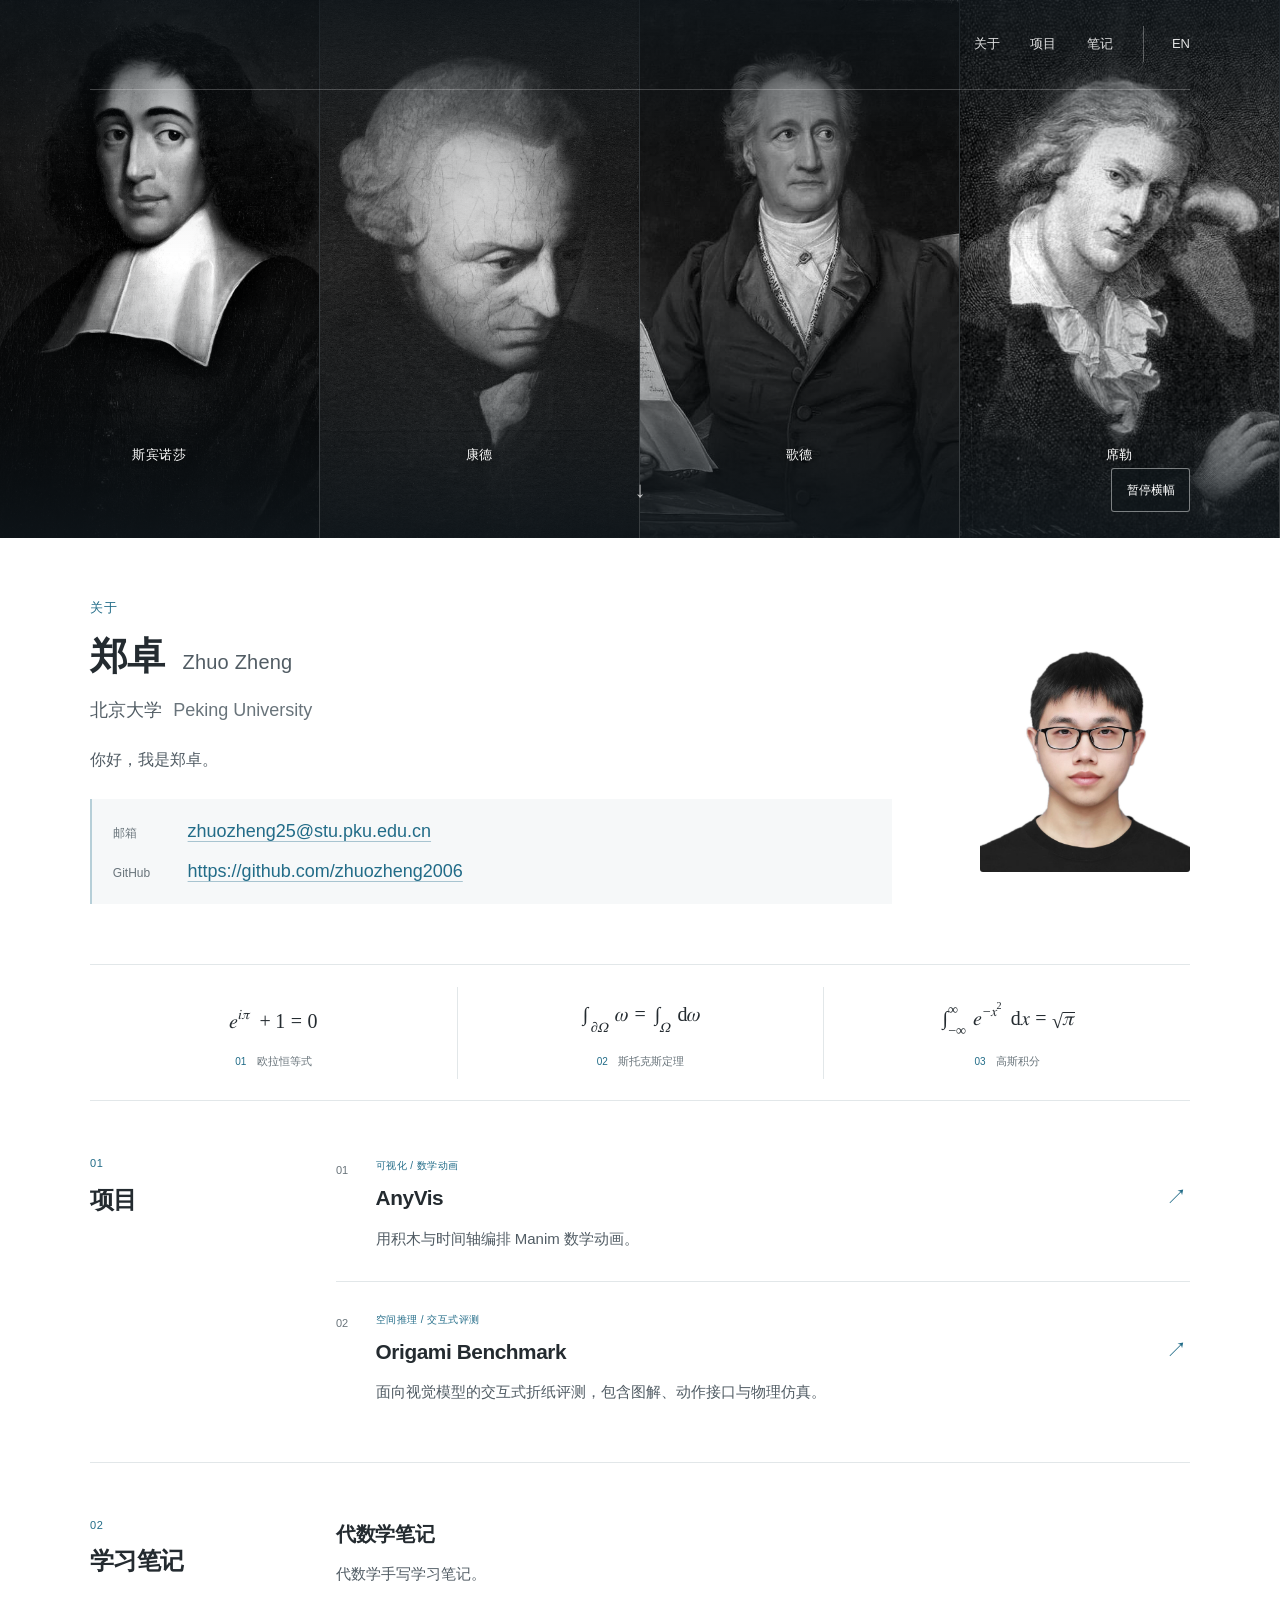
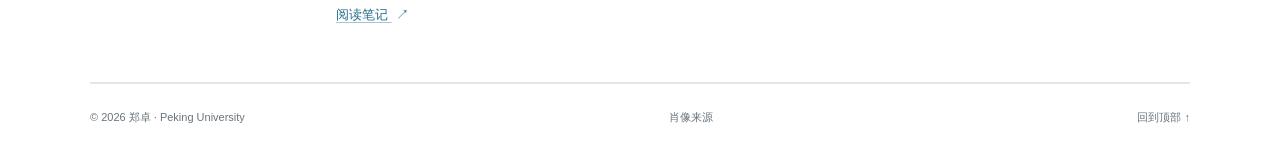
==== index.html @ f8309529 "Version gallery assets to avoid stale stylesheet caches" ====
<!doctype html>
<html lang="zh-CN">
<head>
  <meta charset="utf-8">
  <meta name="viewport" content="width=device-width, initial-scale=1">
  <title>郑卓 · Zhuo Zheng</title>
  <meta name="description" content="郑卓（Zhuo Zheng）的个人主页">
  <meta name="theme-color" content="#20262a">
  <meta name="color-scheme" content="light">
  <link rel="canonical" href="https://zhuozheng2006.github.io/">
  <link rel="alternate" hreflang="zh-CN" href="https://zhuozheng2006.github.io/">
  <link rel="alternate" hreflang="en" href="https://zhuozheng2006.github.io/en.html">
  <link rel="alternate" hreflang="x-default" href="https://zhuozheng2006.github.io/">
  <meta property="og:type" content="website">
  <meta property="og:title" content="郑卓 · Zhuo Zheng">
  <meta property="og:description" content="郑卓（Zhuo Zheng）的个人主页">
  <meta property="og:url" content="https://zhuozheng2006.github.io/">
  <meta property="og:image" content="https://zhuozheng2006.github.io/photo.jpg">
  <link rel="icon" href="assets/favicon.svg" type="image/svg+xml">
  <link rel="stylesheet" href="assets/style.css?v=20261109-gallery">
  <script src="assets/banner.js?v=20261109-gallery" defer></script>
</head>
<body id="top">
  <a class="skip-link" href="#main">跳至正文</a>
  <header class="site-header">
    <div class="header-inner">
      <nav class="nav" aria-label="站点导航">
        <a href="#about">关于</a>
        <a href="#projects">项目</a>
        <a href="#notes">笔记</a>
        <a href="en.html" class="nav__lang" lang="en" hreflang="en">EN</a>
      </nav>
    </div>
  </header>
  <section class="banner" aria-label="哲学家与文学家肖像">
    <div class="banner__portraits">
      <div class="banner__track">
        <div class="banner__group">
          <figure class="banner__portrait banner__portrait--spinoza">
            <img src="assets/portraits/spinoza.jpg" alt="斯宾诺莎肖像" width="1377" height="1600" fetchpriority="high">
            <figcaption>斯宾诺莎</figcaption>
          </figure>
          <figure class="banner__portrait banner__portrait--kant">
            <img src="assets/portraits/kant.jpg" alt="康德肖像" width="1280" height="1426" decoding="async">
            <figcaption>康德</figcaption>
          </figure>
          <figure class="banner__portrait banner__portrait--goethe">
            <img src="assets/portraits/goethe.jpg" alt="歌德肖像" width="700" height="855" decoding="async">
            <figcaption>歌德</figcaption>
          </figure>
          <figure class="banner__portrait banner__portrait--schiller">
            <img src="assets/portraits/schiller.jpg" alt="席勒肖像" width="400" height="529" decoding="async">
            <figcaption>席勒</figcaption>
          </figure>
          <figure class="banner__portrait banner__portrait--hegel">
            <img src="assets/portraits/hegel.jpg" alt="黑格尔肖像" width="960" height="1215" decoding="async">
            <figcaption>黑格尔</figcaption>
          </figure>
          <figure class="banner__portrait banner__portrait--schopenhauer">
            <img src="assets/portraits/schopenhauer.jpg" alt="叔本华肖像" width="960" height="1256" decoding="async">
            <figcaption>叔本华</figcaption>
          </figure>
          <figure class="banner__portrait banner__portrait--dostoevsky">
            <img src="assets/portraits/dostoevsky.jpg" alt="陀思妥耶夫斯基肖像" width="802" height="1000" decoding="async">
            <figcaption>陀思妥耶夫斯基</figcaption>
          </figure>
          <figure class="banner__portrait banner__portrait--tolstoy">
            <img src="assets/portraits/tolstoy.jpg" alt="托尔斯泰肖像" width="569" height="745" decoding="async">
            <figcaption>托尔斯泰</figcaption>
          </figure>
          <figure class="banner__portrait banner__portrait--nietzsche">
            <img src="assets/portraits/nietzsche.jpg" alt="尼采肖像" width="960" height="1281" decoding="async">
            <figcaption>尼采</figcaption>
          </figure>
          <figure class="banner__portrait banner__portrait--chekhov">
            <img src="assets/portraits/chekhov.jpg" alt="契诃夫肖像" width="332" height="470" decoding="async">
            <figcaption>契诃夫</figcaption>
          </figure>
          <figure class="banner__portrait banner__portrait--kafka">
            <img src="assets/portraits/kafka.jpg" alt="卡夫卡肖像" width="960" height="1280" decoding="async">
            <figcaption>卡夫卡</figcaption>
          </figure>
          <figure class="banner__portrait banner__portrait--woolf">
            <img src="assets/portraits/woolf.jpg" alt="弗吉尼亚·伍尔夫肖像" width="960" height="1311" decoding="async">
            <figcaption>弗吉尼亚·伍尔夫</figcaption>
          </figure>
        </div>
      </div>
    </div>
    <div class="banner__shade" aria-hidden="true"></div>
    <button class="banner__toggle" type="button" aria-pressed="false" data-pause-label="暂停横幅" data-play-label="播放横幅" hidden>暂停横幅</button>
    <a class="banner__scroll" href="#about" aria-label="查看关于"><span aria-hidden="true">↓</span></a>
  </section>
  <div class="page-shell">
    <main id="main">
      <section class="hero" id="about" aria-labelledby="intro-heading">
        <div class="hero__copy">
          <p class="profile-heading">关于</p>
          <div class="profile-identity">
            <h1 id="intro-heading" class="profile-name">郑卓<span lang="en">Zhuo Zheng</span></h1>
            <p class="hero__affiliation">北京大学<span lang="en">Peking University</span></p>
          </div>
          <p class="hero__intro">你好，我是郑卓。</p>
          <dl class="profile-details">
            <div><dt>邮箱</dt><dd><a href="mailto:zhuozheng25@stu.pku.edu.cn">zhuozheng25@stu.pku.edu.cn</a></dd></div>
            <div><dt>GitHub</dt><dd><a href="https://github.com/zhuozheng2006">https://github.com/zhuozheng2006</a></dd></div>
          </dl>
        </div>
        <figure class="portrait">
          <img src="photo.jpg" alt="郑卓的照片" width="255" height="295" fetchpriority="high">
        </figure>
      </section>
      <section class="formula-strip" aria-label="数学公式">
        <figure class="formula">
          <div class="formula__math"><math xmlns="http://www.w3.org/1998/Math/MathML" display="block"><mrow><msup><mi>e</mi><mrow><mi>i</mi><mi>π</mi></mrow></msup><mo>+</mo><mn>1</mn><mo>=</mo><mn>0</mn></mrow></math></div>
          <figcaption><span class="formula__number">01</span> 欧拉恒等式</figcaption>
        </figure>
        <figure class="formula">
          <div class="formula__math"><math xmlns="http://www.w3.org/1998/Math/MathML" display="block"><mrow><msub><mo>∫</mo><mrow><mo>∂</mo><mi>Ω</mi></mrow></msub><mi>ω</mi><mo>=</mo><msub><mo>∫</mo><mi>Ω</mi></msub><mrow><mi mathvariant="normal">d</mi><mi>ω</mi></mrow></mrow></math></div>
          <figcaption><span class="formula__number">02</span> 斯托克斯定理</figcaption>
        </figure>
        <figure class="formula">
          <div class="formula__math"><math xmlns="http://www.w3.org/1998/Math/MathML" display="block"><mrow><msubsup><mo>∫</mo><mrow><mo>−</mo><mi>∞</mi></mrow><mi>∞</mi></msubsup><msup><mi>e</mi><mrow><mo>−</mo><msup><mi>x</mi><mn>2</mn></msup></mrow></msup><mspace width="0.16em"/><mi mathvariant="normal">d</mi><mi>x</mi><mo>=</mo><msqrt><mi>π</mi></msqrt></mrow></math></div>
          <figcaption><span class="formula__number">03</span> 高斯积分</figcaption>
        </figure>
      </section>
      <section class="section" id="projects" aria-labelledby="projects-heading">
        <header class="section-heading">
          <h2 id="projects-heading"><span class="section-number">01</span>项目</h2>
        </header>
        <div class="section-body">
          <article class="project">
            <div class="project__index" aria-hidden="true">01</div>
            <div class="project__content">
              <p class="project__meta">可视化 / 数学动画</p>
              <h3><a href="https://github.com/zhuozheng2006/anyvis">AnyVis</a></h3>
              <p>用积木与时间轴编排 Manim 数学动画。</p>
            </div>
            <a class="project__arrow" href="https://github.com/zhuozheng2006/anyvis" aria-label="查看项目: AnyVis">↗</a>
          </article>
          <article class="project">
            <div class="project__index" aria-hidden="true">02</div>
            <div class="project__content">
              <p class="project__meta">空间推理 / 交互式评测</p>
              <h3><a href="https://github.com/zhuozheng2006/origami-benchmark">Origami Benchmark</a></h3>
              <p>面向视觉模型的交互式折纸评测，包含图解、动作接口与物理仿真。</p>
            </div>
            <a class="project__arrow" href="https://github.com/zhuozheng2006/origami-benchmark" aria-label="查看项目: Origami Benchmark">↗</a>
          </article>
        </div>
      </section>
      <section class="section" id="notes" aria-labelledby="notes-heading">
        <header class="section-heading">
          <h2 id="notes-heading"><span class="section-number">02</span>学习笔记</h2>
        </header>
        <div class="section-body">
          <a class="note-link" href="https://github.com/PhotonYan/DiscreteCourse2026/tree/main/contribution/zhengzhuo/algebra">
            <span class="note-link__title">代数学笔记</span>
            <span class="note-link__description">代数学手写学习笔记。</span>
            <span class="note-link__cta">阅读笔记 <span aria-hidden="true">↗</span></span>
          </a>
        </div>
      </section>
    </main>
    <footer class="site-footer">
      <p>© 2026 郑卓<span class="footer-separator" aria-hidden="true"> · </span>Peking University</p>
      <a class="image-credits" href="credits.html">肖像来源</a>
      <a href="#top">回到顶部 ↑</a>
    </footer>
  </div>
</body>
</html>
---- assets/style.css ----
/* Modern academic homepage: portrait masthead, clear type, quiet detail. */
:root {
  color-scheme: light;
  --paper: #ffffff;
  --ink: #242b30;
  --soft: #515c64;
  --muted: #69747b;
  --line: #e2e7e9;
  --accent: #226c88;
  --sans: -apple-system, BlinkMacSystemFont, "Segoe UI", "PingFang SC", "Microsoft YaHei", Arial, sans-serif;
}
*, *::before, *::after { box-sizing: border-box; }
html { scroll-behavior: smooth; scroll-padding-top: 2rem; }
body { margin: 0; color: var(--ink); background: var(--paper); font-family: var(--sans); font-size: 1rem; line-height: 1.85; -webkit-font-smoothing: antialiased; }
::selection { background: #d9e9ef; color: #173544; }
a { color: inherit; text-decoration-thickness: 1px; text-underline-offset: .22em; }
a:hover { color: var(--accent); }
img { display: block; max-width: 100%; }
p, h1, h2, h3, figure { margin: 0; }
button, a { -webkit-tap-highlight-color: transparent; }
:focus-visible { outline: 2px solid var(--accent); outline-offset: 5px; }
.page-shell, .header-inner { width: min(1100px, calc(100% - 96px)); margin-inline: auto; }
.skip-link { position: absolute; top: -6rem; left: 1rem; z-index: 50; padding: .65rem 1rem; background: white; color: #173544; }
.skip-link:focus { top: 1rem; }

/* Full-width photographic masthead. */
.site-header { position: absolute; z-index: 20; top: 0; left: 0; width: 100%; color: white; }
.header-inner { display: flex; align-items: center; justify-content: flex-end; flex-wrap: wrap; gap: 1rem 2rem; padding-block: 1.65rem; border-bottom: 1px solid rgb(255 255 255 / 22%); }
.nav { display: flex; align-items: center; flex-wrap: wrap; gap: .3rem 1.9rem; font-size: .8125rem; }
.nav a { display: inline-flex; align-items: center; min-height: 36px; color: white; text-decoration: none; opacity: .87; }
.nav a:hover { color: white; opacity: 1; }
.nav .nav__lang { border-left: 1px solid rgb(255 255 255 / 35%); padding-left: 1.75rem; }
.site-header :focus-visible, .banner :focus-visible { outline-color: white; }
.banner { --portrait-width: clamp(280px, 25vw, 440px); position: relative; height: clamp(500px, 42vw, 620px); overflow: hidden; isolation: isolate; background: #22282b; color: white; }
.banner__portraits { position: absolute; inset: 0; overflow: hidden; }
.banner__track { display: flex; width: max-content; height: 100%; animation: portrait-loop var(--banner-duration, 160s) linear infinite paused; will-change: transform; }
.banner__group { display: flex; flex: 0 0 auto; width: max-content; height: 100%; }
.banner__portrait { position: relative; flex: 0 0 var(--portrait-width); width: var(--portrait-width); min-width: 0; height: 100%; overflow: hidden; border-right: 1px solid rgb(255 255 255 / 10%); }
.banner[data-playing="true"] .banner__track { animation-play-state: running; }
.banner[data-visible="false"] .banner__track { animation-play-state: paused; }
@keyframes portrait-loop { from { transform: translateX(0); } to { transform: translateX(-50%); } }
.banner__portrait img { width: 100%; height: 100%; object-fit: cover; object-position: 50% 20%; filter: grayscale(1); }
.banner__portrait--spinoza img { object-position: 50% 22%; }
.banner__portrait--kant img { object-position: 60% 23%; }
.banner__portrait--hegel img { object-position: 44% 25%; }
.banner__portrait--nietzsche img { object-position: 50% 24%; }
.banner__portrait::after { content: ""; position: absolute; z-index: 1; inset: 0; background: linear-gradient(180deg, transparent 50%, rgb(15 22 27 / 30%) 75%, rgb(15 22 27 / 85%) 100%); pointer-events: none; }
.banner__portrait figcaption { position: absolute; z-index: 2; bottom: 4.5rem; left: 1rem; right: 1rem; color: white; font-size: .8125rem; line-height: 1.6; letter-spacing: .07em; text-align: center; text-shadow: 0 1px 7px rgb(0 0 0 / 65%); }
.banner__shade { position: absolute; inset: 0; z-index: 1; background: linear-gradient(180deg, rgb(15 22 27 / 72%) 0%, rgb(15 22 27 / 10%) 28%, transparent 48%); pointer-events: none; }
.banner__scroll { position: absolute; z-index: 3; bottom: 1.6rem; left: calc(50% - 22px); display: grid; place-items: center; width: 44px; height: 44px; color: white; text-decoration: none; font-size: 1.4rem; opacity: .75; }
.banner__scroll:hover { color: white; opacity: 1; }
.banner__toggle { position: absolute; z-index: 4; right: max(24px, calc((100vw - 1100px) / 2)); bottom: 1.6rem; min-height: 44px; padding: .5rem .9rem; border: 1px solid rgb(255 255 255 / 45%); border-radius: 3px; background: rgb(15 22 27 / 55%); color: white; font: inherit; font-size: .75rem; cursor: pointer; }
.banner__toggle:hover { border-color: white; background: rgb(15 22 27 / 80%); }
.banner__toggle[hidden] { display: none; }

/* A compact introduction below the banner. */
.hero { display: grid; grid-template-columns: minmax(0, 1fr) 210px; gap: 3rem 5.5rem; align-items: center; padding-block: 3.75rem; }
.hero__copy { min-width: 0; }
.profile-heading { margin-bottom: .9rem; color: var(--accent); font-size: .8125rem; line-height: 1.5; font-weight: 500; letter-spacing: .09em; }
.profile-name { display: flex; align-items: baseline; flex-wrap: wrap; gap: .5rem 1.15rem; font-size: 2.35rem; font-weight: 600; line-height: 1.35; letter-spacing: -.025em; }
.profile-name > span { font-size: 1.25rem; font-weight: 400; letter-spacing: .01em; color: var(--soft); }
.hero__affiliation { margin-top: .8rem; color: var(--soft); font-size: 1.125rem; line-height: 1.7; }
.hero__affiliation > span { display: inline-block; margin-left: .7rem; color: var(--muted); }
.hero__intro { margin-top: 1.15rem; max-width: 46rem; color: var(--soft); font-size: 1rem; line-height: 1.95; text-wrap: pretty; }
.profile-details { margin: 1.5rem 0 0; padding: 1.1rem 1.3rem; border-left: 2px solid #b6cfd8; background: #f6f8f9; }
.profile-details > div { display: grid; grid-template-columns: 62px minmax(0, 1fr); align-items: baseline; gap: .8rem; }
.profile-details > div + div { margin-top: .65rem; }
.profile-details dt { color: var(--muted); font-size: .75rem; }
.profile-details dd { min-width: 0; margin: 0; font-size: 1.125rem; line-height: 1.65; }
.profile-details a { color: var(--accent); text-decoration-color: #a8c4d0; overflow-wrap: anywhere; }
.text-link { color: var(--accent); font-size: .875rem; text-decoration-color: #a8c4d0; }
.portrait { width: 100%; }
.portrait img { width: 100%; height: auto; aspect-ratio: 255 / 295; object-fit: cover; border-radius: 3px; }

/* Native mathematical typesetting, independent of external scripts. */
.formula-strip { display: grid; grid-template-columns: repeat(3, minmax(0, 1fr)); padding-block: 1.35rem; border-block: 1px solid var(--line); }
.formula { min-width: 0; padding: .5rem 1rem; text-align: center; }
.formula + .formula { border-left: 1px solid var(--line); }
.formula__math { display: flex; align-items: center; justify-content: center; min-height: 3rem; font-size: 1.25rem; }
.formula__math math { margin: 0; font-family: "STIX Two Math", "Cambria Math", "Latin Modern Math", math; }
.formula figcaption { margin-top: .65rem; color: var(--muted); font-size: .6875rem; line-height: 1.6; }
.formula__number { display: inline-block; margin-right: .45rem; color: var(--accent); font-size: .625rem; }

/* Academic projects and notes. */
.section { display: grid; grid-template-columns: 190px minmax(0, 1fr); gap: 2rem 3.5rem; padding-block: 3.5rem; border-bottom: 1px solid var(--line); }
.section-heading h2 { font-size: 1.5rem; line-height: 1.4; font-weight: 600; letter-spacing: -.025em; }
.section-number { display: block; margin-bottom: .75rem; font-size: .6875rem; line-height: 1.2; color: var(--accent); font-weight: 500; letter-spacing: .06em; }
.section-body { min-width: 0; }
.project { display: grid; grid-template-columns: 22px minmax(0, 1fr) 32px; gap: 1.1rem; align-items: start; padding-bottom: 1.8rem; }
.project + .project { padding-top: 1.8rem; border-top: 1px solid var(--line); }
.project:last-child { padding-bottom: 0; }
.project__index { padding-top: .15rem; color: var(--muted); font-size: .6875rem; }
.project__meta { color: var(--accent); font-size: .625rem; line-height: 1.8; letter-spacing: .05em; text-transform: uppercase; }
.project h3 { margin-top: .5rem; font-size: 1.3rem; font-weight: 600; line-height: 1.45; letter-spacing: -.02em; }
.project h3 a { text-decoration: none; }
.project h3 a:hover { text-decoration: underline; }
.project__content > p:not(.project__meta) { margin-top: .7rem; color: var(--soft); font-size: .9375rem; line-height: 1.85; text-wrap: pretty; }
.project__arrow { display: grid; place-items: center; width: 36px; height: 44px; margin-top: 1.1rem; color: var(--accent); text-decoration: none; font-size: 1.3rem; }
.note-link { display: grid; grid-template-columns: minmax(0, 1fr); gap: .7rem; text-decoration: none; }
.note-link__title { font-size: 1.25rem; line-height: 1.5; font-weight: 600; letter-spacing: -.015em; }
.note-link__description { color: var(--soft); font-size: .9375rem; line-height: 1.85; }
.note-link__cta { margin-top: .3rem; color: var(--accent); font-size: .8125rem; line-height: 1.7; text-decoration: underline; text-decoration-color: #a8c4d0; text-underline-offset: .26em; }
.note-link__cta > span { display: inline-block; margin-left: .25rem; }
.note-link:hover .note-link__title { color: var(--accent); }

.site-footer { display: flex; justify-content: space-between; align-items: baseline; flex-wrap: wrap; gap: .6rem 1.5rem; border-top: 1px solid var(--line); padding-block: 1.45rem 1.7rem; color: var(--muted); font-size: .6875rem; }
.site-footer a { text-decoration: none; }
.image-credits { color: var(--muted); font-size: .6875rem; }
.credits-page { width: min(820px, calc(100% - 48px)); margin: 4rem auto; }
.credits-page h1 { margin-block: 2rem 1rem; font-size: 2rem; line-height: 1.3; font-weight: 600; }
.credits-page h2 { margin-block: 2rem .75rem; font-size: 1.25rem; }
.credits-page p { margin-block: .75rem; color: var(--soft); }
.credits-page a { color: var(--accent); overflow-wrap: anywhere; }
.credits-list { margin-block: 1.5rem; padding-left: 1.35rem; }
.credits-list li { padding-block: .6rem; }
.credits-list li + li { border-top: 1px solid var(--line); }
.error-page { max-width: 42rem; margin-inline: auto; padding-block: min(20vh, 10rem); }
.error-page .eyebrow { margin-bottom: 1.1rem; color: var(--accent); font-size: .75rem; letter-spacing: .12em; }
.error-page h1 { margin-bottom: 1rem; font-size: clamp(2rem, 5vw, 3rem); line-height: 1.35; font-weight: 600; }
.error-page p { margin-bottom: 1.5rem; color: var(--soft); }
.error-page .text-link { display: inline-block; margin: .5rem 1.5rem .5rem 0; }

@media (max-width: 900px) {
  .page-shell, .header-inner { width: calc(100% - 64px); }
  .hero { grid-template-columns: minmax(0, 1fr) 165px; column-gap: 2.5rem; }
  .profile-details > div { grid-template-columns: 50px minmax(0, 1fr); gap: .6rem; }
  .profile-details dd { font-size: 1rem; }
  .section { grid-template-columns: 150px minmax(0, 1fr); column-gap: 2rem; }
  .formula__math { font-size: 1.1rem; }
  .formula { padding-inline: .5rem; }
}

@media (max-width: 600px) {
  .page-shell, .header-inner { width: calc(100% - 40px); }
  .header-inner { padding-block: 1.1rem; gap: .55rem 1.5rem; }
  .nav { gap: .2rem 1.1rem; font-size: .75rem; }
  .nav .nav__lang { padding-left: 1rem; }
  .banner { --portrait-width: 260px; height: 440px; }
  .banner__portrait figcaption { bottom: 4.2rem; font-size: .75rem; }
  .banner__scroll { bottom: .85rem; }
  .banner__toggle { bottom: .85rem; right: 20px; padding-inline: .65rem; font-size: .6875rem; }
  .hero { position: relative; display: block; padding-block: 2.6rem; }
  .hero__copy { display: block; }
  .profile-heading { margin-bottom: .75rem; font-size: .75rem; }
  .profile-identity { min-height: 160px; padding-right: 118px; }
  .profile-name { display: block; font-size: 2rem; }
  .profile-name > span { display: block; margin-top: .5rem; font-size: 1.1rem; }
  .hero__affiliation { margin-top: .85rem; font-size: 1.0625rem; }
  .hero__affiliation > span { display: block; margin-left: 0; font-size: .9375rem; }
  .hero__intro { margin-top: .8rem; font-size: 1rem; }
  .hero > .portrait { position: absolute; top: 4.75rem; right: 0; width: 100px; }
  .profile-details { padding: 1rem; }
  .profile-details > div { display: block; }
  .profile-details > div + div { margin-top: .85rem; }
  .profile-details dt { margin-bottom: .15rem; font-size: .6875rem; }
  .profile-details dd { font-size: 1rem; }
  .formula-strip { grid-template-columns: 1fr; padding-block: .4rem; }
  .formula { display: grid; grid-template-columns: minmax(0, 1.15fr) minmax(0, 1fr); align-items: center; gap: .8rem; padding: .85rem .1rem; text-align: left; }
  .formula + .formula { border-left: 0; border-top: 1px solid var(--line); }
  .formula__math { min-height: 2.4rem; font-size: 1rem; }
  .formula figcaption { margin-top: 0; }
  .section { display: block; padding-block: 2.6rem; }
  .section-heading { margin-bottom: 1.6rem; }
  .section-heading h2 { font-size: 1.4rem; }
  .section-number { display: inline; margin-right: .8rem; font-size: .625rem; }
  .project { grid-template-columns: 18px minmax(0, 1fr) 26px; gap: .7rem; padding-bottom: 1.5rem; }
  .project + .project { padding-top: 1.5rem; }
  .project h3 { font-size: 1.2rem; }
  .project__arrow { width: 26px; }
  .project__meta { overflow-wrap: anywhere; }
  .note-link__title { font-size: 1.2rem; }
  .site-footer { font-size: .625rem; padding-block: 1.2rem 1.5rem; }
  .credits-page { width: calc(100% - 40px); margin-block: 2rem; }
}

@media (max-width: 380px) {
  .formula { display: block; text-align: center; padding-block: 1rem; }
  .formula figcaption { margin-top: .5rem; }
  .profile-name { font-size: 1.9rem; }
}
@media (prefers-reduced-motion: reduce) {
  html { scroll-behavior: auto; }
  *, *::before, *::after { transition: none !important; }
}
@media print {
  body { color: black; background: white; }
  .page-shell { width: 100%; }
  .site-header, .banner, .skip-link, .project__arrow, .site-footer > a { display: none; }
  .hero { padding-block: 1rem 2rem; }
  .section { padding-block: 2rem; break-inside: avoid; }
  a { text-decoration: none; }
}
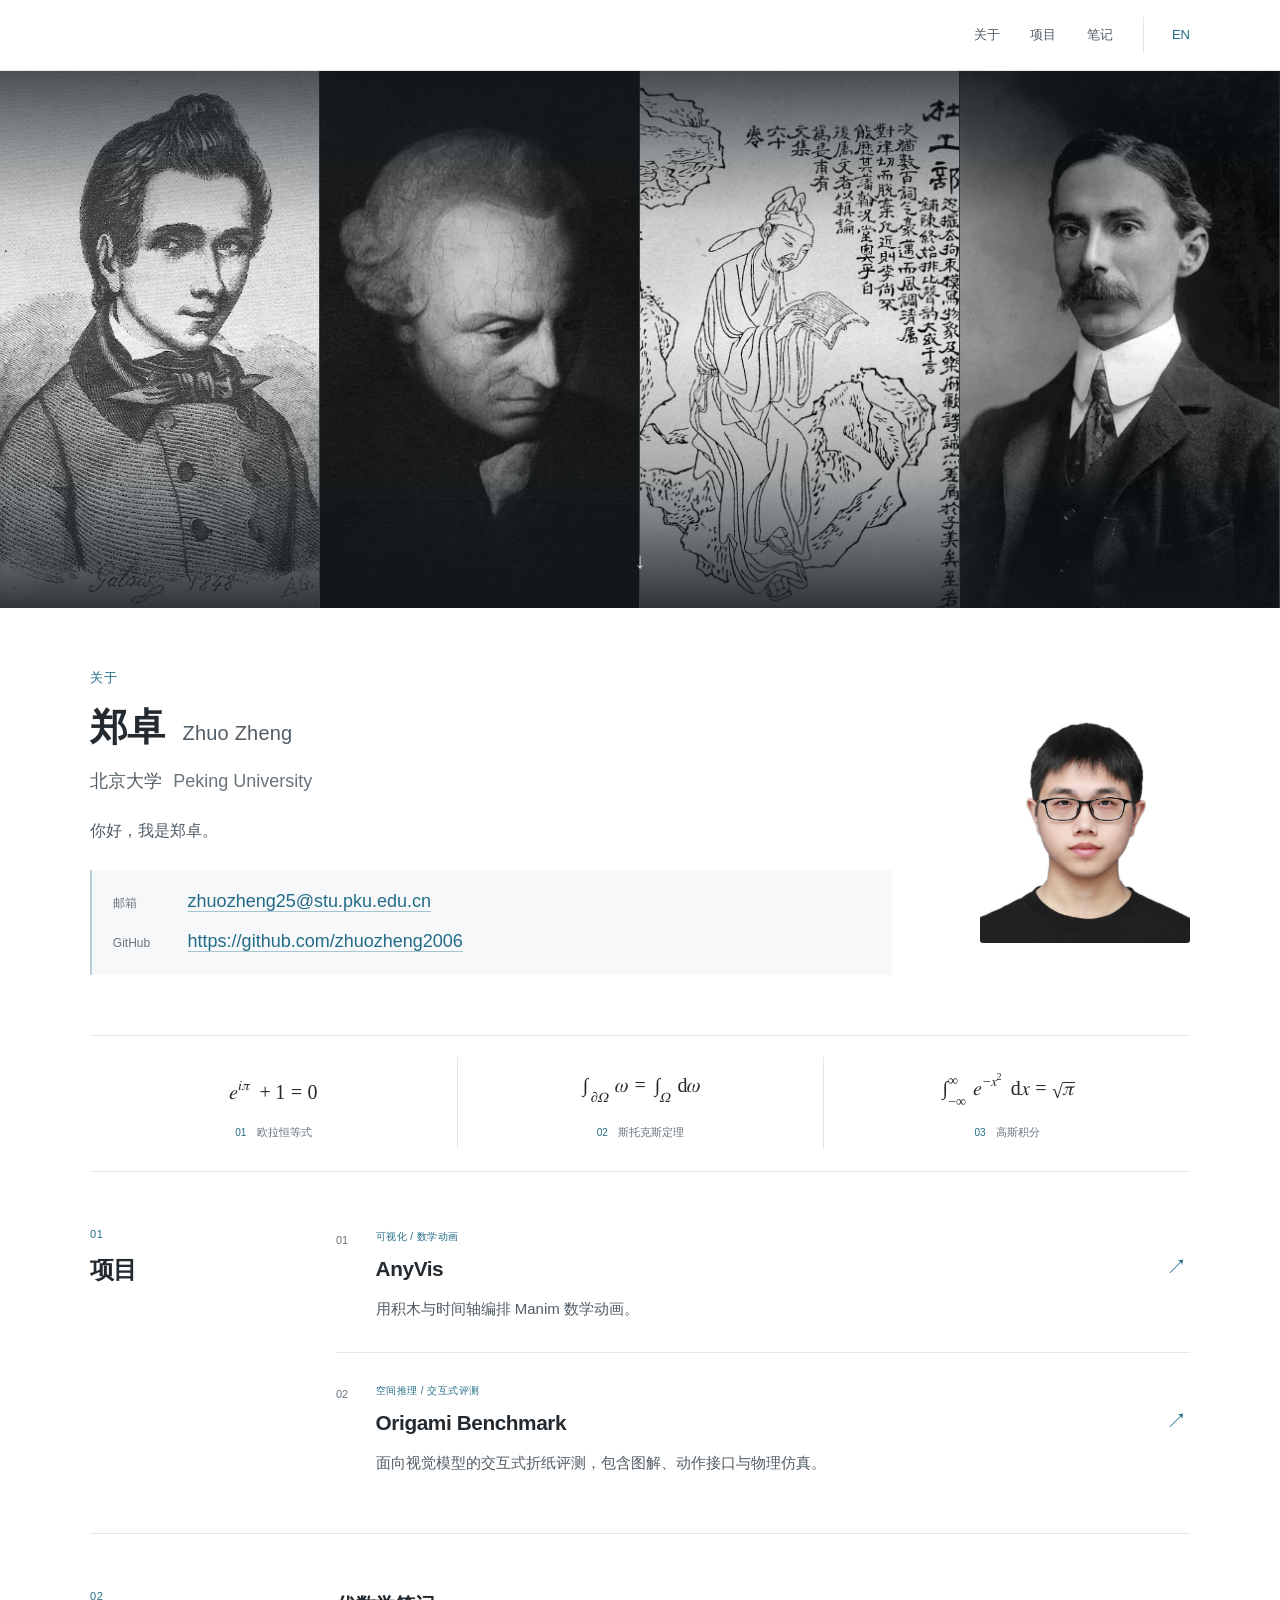
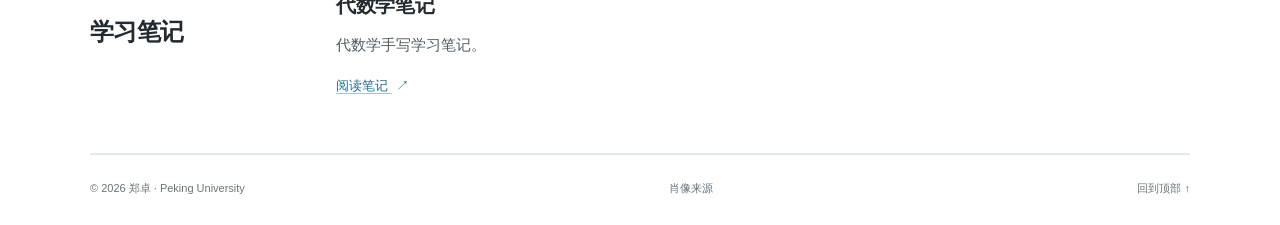
==== commit 0521f436: "Complete 55-portrait gallery with randomized seamless playback" ====
--- a/index.html
+++ b/index.html
@@ -17,8 +17,8 @@
   <meta property="og:url" content="https://zhuozheng2006.github.io/">
   <meta property="og:image" content="https://zhuozheng2006.github.io/photo.jpg">
   <link rel="icon" href="assets/favicon.svg" type="image/svg+xml">
-  <link rel="stylesheet" href="assets/style.css?v=20261109-gallery">
-  <script src="assets/banner.js?v=20261109-gallery" defer></script>
+  <link rel="stylesheet" href="assets/style.css?v=20261110-selected55">
+  <script src="assets/banner.js?v=20261110-selected55" defer></script>
 </head>
 <body id="top">
   <a class="skip-link" href="#main">跳至正文</a>
@@ -32,63 +32,195 @@
       </nav>
     </div>
   </header>
-  <section class="banner" aria-label="哲学家与文学家肖像">
+  <section class="banner" aria-label="哲学家、文学家与科学家肖像">
     <div class="banner__portraits">
       <div class="banner__track">
         <div class="banner__group">
+          <figure class="banner__portrait banner__portrait--zhuangzi">
+            <img data-src="assets/portraits/zhuangzi.webp" alt="庄子肖像" width="893" height="1200" decoding="async">
+          </figure>
+          <figure class="banner__portrait banner__portrait--socrates">
+            <img data-src="assets/portraits/socrates.webp" alt="苏格拉底肖像" width="500" height="667" decoding="async">
+          </figure>
+          <figure class="banner__portrait banner__portrait--plato">
+            <img data-src="assets/portraits/plato.webp" alt="柏拉图肖像" width="787" height="1200" decoding="async">
+          </figure>
+          <figure class="banner__portrait banner__portrait--aristotle">
+            <img data-src="assets/portraits/aristotle.webp" alt="亚里士多德肖像" width="896" height="1200" decoding="async">
+          </figure>
+          <figure class="banner__portrait banner__portrait--augustine">
+            <img data-src="assets/portraits/augustine.webp" alt="奥古斯丁肖像" width="422" height="720" decoding="async">
+          </figure>
+          <figure class="banner__portrait banner__portrait--aquinas">
+            <img data-src="assets/portraits/aquinas.webp" alt="托马斯·阿奎那肖像" width="500" height="749" decoding="async">
+          </figure>
+          <figure class="banner__portrait banner__portrait--descartes">
+            <img data-src="assets/portraits/descartes.webp" alt="笛卡尔肖像" width="500" height="679" decoding="async">
+          </figure>
           <figure class="banner__portrait banner__portrait--spinoza">
-            <img src="assets/portraits/spinoza.jpg" alt="斯宾诺莎肖像" width="1377" height="1600" fetchpriority="high">
-            <figcaption>斯宾诺莎</figcaption>
+            <img data-src="assets/portraits/spinoza.webp" alt="斯宾诺莎肖像" width="1033" height="1200" decoding="async">
+          </figure>
+          <figure class="banner__portrait banner__portrait--leibniz">
+            <img data-src="assets/portraits/leibniz.webp" alt="莱布尼茨肖像" width="600" height="724" decoding="async">
+          </figure>
+          <figure class="banner__portrait banner__portrait--hume">
+            <img data-src="assets/portraits/hume.webp" alt="休谟肖像" width="825" height="1000" decoding="async">
+          </figure>
+          <figure class="banner__portrait banner__portrait--rousseau">
+            <img data-src="assets/portraits/rousseau.webp" alt="卢梭肖像" width="957" height="1200" decoding="async">
           </figure>
           <figure class="banner__portrait banner__portrait--kant">
-            <img src="assets/portraits/kant.jpg" alt="康德肖像" width="1280" height="1426" decoding="async">
-            <figcaption>康德</figcaption>
-          </figure>
-          <figure class="banner__portrait banner__portrait--goethe">
-            <img src="assets/portraits/goethe.jpg" alt="歌德肖像" width="700" height="855" decoding="async">
-            <figcaption>歌德</figcaption>
-          </figure>
-          <figure class="banner__portrait banner__portrait--schiller">
-            <img src="assets/portraits/schiller.jpg" alt="席勒肖像" width="400" height="529" decoding="async">
-            <figcaption>席勒</figcaption>
+            <img data-src="assets/portraits/kant.webp" alt="康德肖像" width="1077" height="1200" decoding="async">
           </figure>
           <figure class="banner__portrait banner__portrait--hegel">
-            <img src="assets/portraits/hegel.jpg" alt="黑格尔肖像" width="960" height="1215" decoding="async">
-            <figcaption>黑格尔</figcaption>
+            <img data-src="assets/portraits/hegel.webp" alt="黑格尔肖像" width="948" height="1200" decoding="async">
           </figure>
           <figure class="banner__portrait banner__portrait--schopenhauer">
-            <img src="assets/portraits/schopenhauer.jpg" alt="叔本华肖像" width="960" height="1256" decoding="async">
-            <figcaption>叔本华</figcaption>
+            <img data-src="assets/portraits/schopenhauer.webp" alt="叔本华肖像" width="917" height="1200" decoding="async">
+          </figure>
+          <figure class="banner__portrait banner__portrait--kierkegaard">
+            <img data-src="assets/portraits/kierkegaard.webp" alt="克尔凯郭尔肖像" width="310" height="459" decoding="async">
+          </figure>
+          <figure class="banner__portrait banner__portrait--marx">
+            <img data-src="assets/portraits/marx.webp" alt="马克思肖像" width="1024" height="1200" decoding="async">
+          </figure>
+          <figure class="banner__portrait banner__portrait--nietzsche">
+            <img data-src="assets/portraits/nietzsche.webp" alt="尼采肖像" width="899" height="1200" decoding="async">
+          </figure>
+          <figure class="banner__portrait banner__portrait--husserl">
+            <img data-src="assets/portraits/husserl.webp" alt="胡塞尔肖像" width="419" height="550" decoding="async">
+          </figure>
+          <figure class="banner__portrait banner__portrait--heidegger">
+            <img data-src="assets/portraits/heidegger.webp" alt="海德格尔肖像" width="314" height="449" decoding="async">
+          </figure>
+          <figure class="banner__portrait banner__portrait--russell">
+            <img data-src="assets/portraits/russell.webp" alt="罗素肖像" width="460" height="673" decoding="async">
+          </figure>
+          <figure class="banner__portrait banner__portrait--wittgenstein">
+            <img data-src="assets/portraits/wittgenstein.webp" alt="维特根斯坦肖像" width="821" height="1200" decoding="async">
+          </figure>
+          <figure class="banner__portrait banner__portrait--sartre">
+            <img data-src="assets/portraits/sartre.webp" alt="萨特肖像" width="1152" height="864" decoding="async">
+          </figure>
+          <figure class="banner__portrait banner__portrait--habermas">
+            <img data-src="assets/portraits/habermas.webp" alt="哈贝马斯肖像" width="1200" height="800" decoding="async">
+          </figure>
+          <figure class="banner__portrait banner__portrait--homer">
+            <img data-src="assets/portraits/homer.webp" alt="荷马肖像" width="798" height="1200" decoding="async">
+          </figure>
+          <figure class="banner__portrait banner__portrait--dante">
+            <img data-src="assets/portraits/dante.webp" alt="但丁肖像" width="730" height="1092" decoding="async">
+          </figure>
+          <figure class="banner__portrait banner__portrait--shakespeare">
+            <img data-src="assets/portraits/shakespeare.webp" alt="莎士比亚肖像" width="787" height="1023" decoding="async">
+          </figure>
+          <figure class="banner__portrait banner__portrait--cervantes">
+            <img data-src="assets/portraits/cervantes.webp" alt="塞万提斯肖像" width="484" height="600" decoding="async">
+          </figure>
+          <figure class="banner__portrait banner__portrait--pushkin">
+            <img data-src="assets/portraits/pushkin.webp" alt="普希金肖像" width="890" height="1080" decoding="async">
+          </figure>
+          <figure class="banner__portrait banner__portrait--gogol">
+            <img data-src="assets/portraits/gogol.webp" alt="果戈理肖像" width="1131" height="1134" decoding="async">
           </figure>
           <figure class="banner__portrait banner__portrait--dostoevsky">
-            <img src="assets/portraits/dostoevsky.jpg" alt="陀思妥耶夫斯基肖像" width="802" height="1000" decoding="async">
-            <figcaption>陀思妥耶夫斯基</figcaption>
+            <img data-src="assets/portraits/dostoevsky.webp" alt="陀思妥耶夫斯基肖像" width="802" height="1000" decoding="async">
           </figure>
           <figure class="banner__portrait banner__portrait--tolstoy">
-            <img src="assets/portraits/tolstoy.jpg" alt="托尔斯泰肖像" width="569" height="745" decoding="async">
-            <figcaption>托尔斯泰</figcaption>
+            <img data-src="assets/portraits/tolstoy.webp" alt="列夫·托尔斯泰肖像" width="569" height="745" decoding="async">
+          </figure>
+          <figure class="banner__portrait banner__portrait--chekhov">
+            <img data-src="assets/portraits/chekhov.webp" alt="契诃夫肖像" width="332" height="470" decoding="async">
+          </figure>
+          <figure class="banner__portrait banner__portrait--kafka">
+            <img data-src="assets/portraits/kafka.webp" alt="卡夫卡肖像" width="900" height="1200" decoding="async">
+          </figure>
+          <figure class="banner__portrait banner__portrait--zweig">
+            <img data-src="assets/portraits/zweig.webp" alt="茨威格肖像" width="797" height="1200" decoding="async">
+          </figure>
+          <figure class="banner__portrait banner__portrait--hugo">
+            <img data-src="assets/portraits/hugo.webp" alt="雨果肖像" width="680" height="890" decoding="async">
+          </figure>
+          <figure class="banner__portrait banner__portrait--camus">
+            <img data-src="assets/portraits/camus.webp" alt="加缪肖像" width="719" height="863" decoding="async">
+          </figure>
+          <figure class="banner__portrait banner__portrait--marquez">
+            <img data-src="assets/portraits/marquez.webp" alt="加西亚·马尔克斯肖像" width="427" height="640" decoding="async">
+          </figure>
+          <figure class="banner__portrait banner__portrait--tagore">
+            <img data-src="assets/portraits/tagore.webp" alt="泰戈尔肖像" width="899" height="1200" decoding="async">
+          </figure>
+          <figure class="banner__portrait banner__portrait--li-bai">
+            <img data-src="assets/portraits/li-bai.webp" alt="李白肖像" width="395" height="654" decoding="async">
+          </figure>
+          <figure class="banner__portrait banner__portrait--du-fu">
+            <img data-src="assets/portraits/du-fu.webp" alt="杜甫肖像" width="748" height="1086" decoding="async">
+          </figure>
+          <figure class="banner__portrait banner__portrait--su-shi">
+            <img data-src="assets/portraits/su-shi.webp" alt="苏轼肖像" width="396" height="556" decoding="async">
+          </figure>
+          <figure class="banner__portrait banner__portrait--cao-xueqin">
+            <img data-src="assets/portraits/cao-xueqin.webp" alt="曹雪芹肖像" width="900" height="1200" decoding="async">
+          </figure>
+          <figure class="banner__portrait banner__portrait--lu-xun">
+            <img data-src="assets/portraits/lu-xun.webp" alt="鲁迅肖像" width="673" height="1024" decoding="async">
+          </figure>
+          <figure class="banner__portrait banner__portrait--euclid">
+            <img data-src="assets/portraits/euclid.webp" alt="欧几里得肖像" width="838" height="1200" decoding="async">
+          </figure>
+          <figure class="banner__portrait banner__portrait--newton">
+            <img data-src="assets/portraits/newton.webp" alt="牛顿肖像" width="989" height="1200" decoding="async">
+          </figure>
+          <figure class="banner__portrait banner__portrait--euler">
+            <img data-src="assets/portraits/euler.webp" alt="欧拉肖像" width="614" height="767" decoding="async">
+          </figure>
+          <figure class="banner__portrait banner__portrait--gauss">
+            <img data-src="assets/portraits/gauss.webp" alt="高斯肖像" width="942" height="1200" decoding="async">
+          </figure>
+          <figure class="banner__portrait banner__portrait--riemann">
+            <img data-src="assets/portraits/riemann.webp" alt="黎曼肖像" width="903" height="986" decoding="async">
+          </figure>
+          <figure class="banner__portrait banner__portrait--galois">
+            <img data-src="assets/portraits/galois.webp" alt="伽罗瓦肖像" width="601" height="857" decoding="async">
+          </figure>
+          <figure class="banner__portrait banner__portrait--hilbert">
+            <img data-src="assets/portraits/hilbert.webp" alt="希尔伯特肖像" width="437" height="592" decoding="async">
+          </figure>
+          <figure class="banner__portrait banner__portrait--grothendieck">
+            <img data-src="assets/portraits/grothendieck.webp" alt="格罗滕迪克肖像" width="268" height="326" decoding="async">
+          </figure>
+          <figure class="banner__portrait banner__portrait--turing">
+            <img data-src="assets/portraits/turing.webp" alt="图灵肖像" width="675" height="919" decoding="async">
+          </figure>
+          <figure class="banner__portrait banner__portrait--einstein">
+            <img data-src="assets/portraits/einstein.webp" alt="爱因斯坦肖像" width="914" height="1200" decoding="async">
+          </figure>
+          <figure class="banner__portrait banner__portrait--godel">
+            <img data-src="assets/portraits/godel.webp" alt="哥德尔肖像" width="674" height="893" decoding="async">
+          </figure>
+          <figure class="banner__portrait banner__portrait--poincare">
+            <img data-src="assets/portraits/poincare.webp" alt="庞加莱肖像" width="822" height="1200" decoding="async">
+          </figure>
+        </div>
+      </div>
+      <noscript>
+        <div class="banner__fallback">
+          <figure class="banner__portrait banner__portrait--spinoza">
+            <img src="assets/portraits/spinoza.webp" alt="斯宾诺莎肖像" width="1033" height="1200" decoding="async">
+          </figure>
+          <figure class="banner__portrait banner__portrait--kant">
+            <img src="assets/portraits/kant.webp" alt="康德肖像" width="1077" height="1200" decoding="async">
+          </figure>
+          <figure class="banner__portrait banner__portrait--hegel">
+            <img src="assets/portraits/hegel.webp" alt="黑格尔肖像" width="948" height="1200" decoding="async">
           </figure>
           <figure class="banner__portrait banner__portrait--nietzsche">
-            <img src="assets/portraits/nietzsche.jpg" alt="尼采肖像" width="960" height="1281" decoding="async">
-            <figcaption>尼采</figcaption>
-          </figure>
-          <figure class="banner__portrait banner__portrait--chekhov">
-            <img src="assets/portraits/chekhov.jpg" alt="契诃夫肖像" width="332" height="470" decoding="async">
-            <figcaption>契诃夫</figcaption>
-          </figure>
-          <figure class="banner__portrait banner__portrait--kafka">
-            <img src="assets/portraits/kafka.jpg" alt="卡夫卡肖像" width="960" height="1280" decoding="async">
-            <figcaption>卡夫卡</figcaption>
-          </figure>
-          <figure class="banner__portrait banner__portrait--woolf">
-            <img src="assets/portraits/woolf.jpg" alt="弗吉尼亚·伍尔夫肖像" width="960" height="1311" decoding="async">
-            <figcaption>弗吉尼亚·伍尔夫</figcaption>
-          </figure>
-        </div>
-      </div>
+            <img src="assets/portraits/nietzsche.webp" alt="尼采肖像" width="899" height="1200" decoding="async">
+          </figure>
+        </div>
+      </noscript>
     </div>
     <div class="banner__shade" aria-hidden="true"></div>
-    <button class="banner__toggle" type="button" aria-pressed="false" data-pause-label="暂停横幅" data-play-label="播放横幅" hidden>暂停横幅</button>
     <a class="banner__scroll" href="#about" aria-label="查看关于"><span aria-hidden="true">↓</span></a>
   </section>
   <div class="page-shell">
--- a/assets/style.css
+++ b/assets/style.css
@@ -24,17 +24,18 @@
 .skip-link:focus { top: 1rem; }
 
 /* Full-width photographic masthead. */
-.site-header { position: absolute; z-index: 20; top: 0; left: 0; width: 100%; color: white; }
-.header-inner { display: flex; align-items: center; justify-content: flex-end; flex-wrap: wrap; gap: 1rem 2rem; padding-block: 1.65rem; border-bottom: 1px solid rgb(255 255 255 / 22%); }
+.site-header { width: 100%; background: var(--paper); color: var(--ink); border-bottom: 1px solid var(--line); }
+.header-inner { display: flex; align-items: center; justify-content: flex-end; flex-wrap: wrap; gap: 1rem 2rem; padding-block: 1.05rem; }
 .nav { display: flex; align-items: center; flex-wrap: wrap; gap: .3rem 1.9rem; font-size: .8125rem; }
-.nav a { display: inline-flex; align-items: center; min-height: 36px; color: white; text-decoration: none; opacity: .87; }
-.nav a:hover { color: white; opacity: 1; }
-.nav .nav__lang { border-left: 1px solid rgb(255 255 255 / 35%); padding-left: 1.75rem; }
-.site-header :focus-visible, .banner :focus-visible { outline-color: white; }
+.nav a { display: inline-flex; align-items: center; min-height: 36px; color: var(--soft); text-decoration: none; }
+.nav a:hover { color: var(--accent); }
+.nav .nav__lang { color: var(--accent); border-left: 1px solid var(--line); padding-left: 1.75rem; }
+.banner :focus-visible { outline-color: white; }
 .banner { --portrait-width: clamp(280px, 25vw, 440px); position: relative; height: clamp(500px, 42vw, 620px); overflow: hidden; isolation: isolate; background: #22282b; color: white; }
 .banner__portraits { position: absolute; inset: 0; overflow: hidden; }
-.banner__track { display: flex; width: max-content; height: 100%; animation: portrait-loop var(--banner-duration, 160s) linear infinite paused; will-change: transform; }
+.banner__track { display: flex; width: max-content; height: 100%; animation: portrait-loop var(--banner-duration, 160s) linear infinite paused; }
 .banner__group { display: flex; flex: 0 0 auto; width: max-content; height: 100%; }
+.banner__fallback { position: absolute; z-index: 1; inset: 0; display: flex; height: 100%; overflow: hidden; background: #22282b; }
 .banner__portrait { position: relative; flex: 0 0 var(--portrait-width); width: var(--portrait-width); min-width: 0; height: 100%; overflow: hidden; border-right: 1px solid rgb(255 255 255 / 10%); }
 .banner[data-playing="true"] .banner__track { animation-play-state: running; }
 .banner[data-visible="false"] .banner__track { animation-play-state: paused; }
@@ -44,14 +45,14 @@
 .banner__portrait--kant img { object-position: 60% 23%; }
 .banner__portrait--hegel img { object-position: 44% 25%; }
 .banner__portrait--nietzsche img { object-position: 50% 24%; }
+.banner__portrait--cao-xueqin img { transform: scale(1.65); transform-origin: 56% 35%; }
+.banner__portrait--augustine img { transform: scale(1.35); transform-origin: 57% 24%; }
+.banner__portrait--zhuangzi img { transform: scale(1.35); transform-origin: 50% 23%; }
+.banner__portrait--li-bai img { transform: scale(1.25); transform-origin: 50% 20%; }
 .banner__portrait::after { content: ""; position: absolute; z-index: 1; inset: 0; background: linear-gradient(180deg, transparent 50%, rgb(15 22 27 / 30%) 75%, rgb(15 22 27 / 85%) 100%); pointer-events: none; }
-.banner__portrait figcaption { position: absolute; z-index: 2; bottom: 4.5rem; left: 1rem; right: 1rem; color: white; font-size: .8125rem; line-height: 1.6; letter-spacing: .07em; text-align: center; text-shadow: 0 1px 7px rgb(0 0 0 / 65%); }
 .banner__shade { position: absolute; inset: 0; z-index: 1; background: linear-gradient(180deg, rgb(15 22 27 / 72%) 0%, rgb(15 22 27 / 10%) 28%, transparent 48%); pointer-events: none; }
 .banner__scroll { position: absolute; z-index: 3; bottom: 1.6rem; left: calc(50% - 22px); display: grid; place-items: center; width: 44px; height: 44px; color: white; text-decoration: none; font-size: 1.4rem; opacity: .75; }
 .banner__scroll:hover { color: white; opacity: 1; }
-.banner__toggle { position: absolute; z-index: 4; right: max(24px, calc((100vw - 1100px) / 2)); bottom: 1.6rem; min-height: 44px; padding: .5rem .9rem; border: 1px solid rgb(255 255 255 / 45%); border-radius: 3px; background: rgb(15 22 27 / 55%); color: white; font: inherit; font-size: .75rem; cursor: pointer; }
-.banner__toggle:hover { border-color: white; background: rgb(15 22 27 / 80%); }
-.banner__toggle[hidden] { display: none; }
 
 /* A compact introduction below the banner. */
 .hero { display: grid; grid-template-columns: minmax(0, 1fr) 210px; gap: 3rem 5.5rem; align-items: center; padding-block: 3.75rem; }
@@ -136,9 +137,7 @@
   .nav { gap: .2rem 1.1rem; font-size: .75rem; }
   .nav .nav__lang { padding-left: 1rem; }
   .banner { --portrait-width: 260px; height: 440px; }
-  .banner__portrait figcaption { bottom: 4.2rem; font-size: .75rem; }
   .banner__scroll { bottom: .85rem; }
-  .banner__toggle { bottom: .85rem; right: 20px; padding-inline: .65rem; font-size: .6875rem; }
   .hero { position: relative; display: block; padding-block: 2.6rem; }
   .hero__copy { display: block; }
   .profile-heading { margin-bottom: .75rem; font-size: .75rem; }
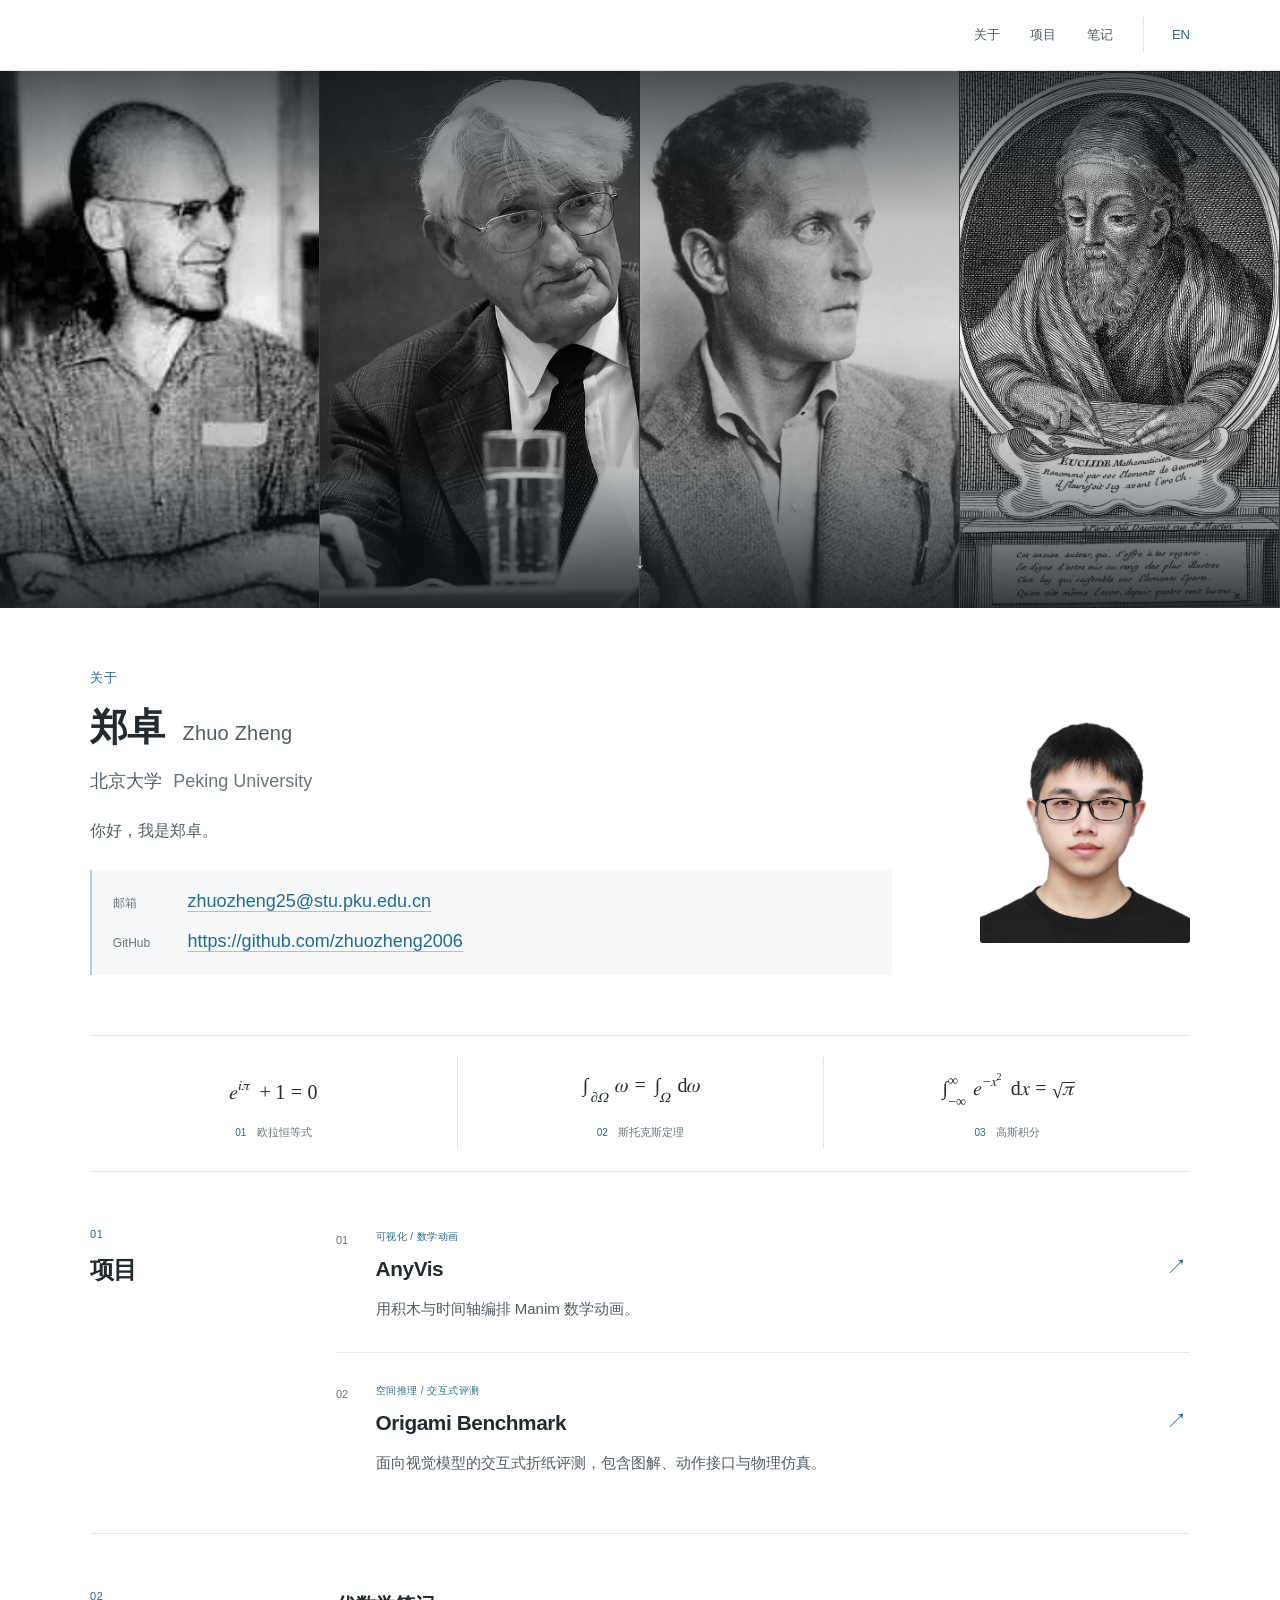
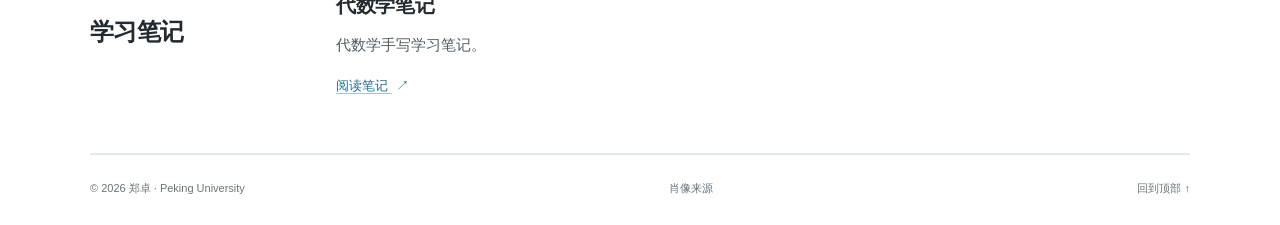
==== commit 7a63af42: "Curate gallery to 49 figures and refresh eight classic portraits" ====
--- a/index.html
+++ b/index.html
@@ -17,8 +17,8 @@
   <meta property="og:url" content="https://zhuozheng2006.github.io/">
   <meta property="og:image" content="https://zhuozheng2006.github.io/photo.jpg">
   <link rel="icon" href="assets/favicon.svg" type="image/svg+xml">
-  <link rel="stylesheet" href="assets/style.css?v=20261110-selected55">
-  <script src="assets/banner.js?v=20261110-selected55" defer></script>
+  <link rel="stylesheet" href="assets/style.css?v=20261110-curated49">
+  <script src="assets/banner.js?v=20261110-curated49" defer></script>
 </head>
 <body id="top">
   <a class="skip-link" href="#main">跳至正文</a>
@@ -49,7 +49,7 @@
             <img data-src="assets/portraits/aristotle.webp" alt="亚里士多德肖像" width="896" height="1200" decoding="async">
           </figure>
           <figure class="banner__portrait banner__portrait--augustine">
-            <img data-src="assets/portraits/augustine.webp" alt="奥古斯丁肖像" width="422" height="720" decoding="async">
+            <img data-src="assets/portraits/augustine-classic.webp" alt="奥古斯丁肖像" width="940" height="1200" decoding="async">
           </figure>
           <figure class="banner__portrait banner__portrait--aquinas">
             <img data-src="assets/portraits/aquinas.webp" alt="托马斯·阿奎那肖像" width="500" height="749" decoding="async">
@@ -76,10 +76,7 @@
             <img data-src="assets/portraits/hegel.webp" alt="黑格尔肖像" width="948" height="1200" decoding="async">
           </figure>
           <figure class="banner__portrait banner__portrait--schopenhauer">
-            <img data-src="assets/portraits/schopenhauer.webp" alt="叔本华肖像" width="917" height="1200" decoding="async">
-          </figure>
-          <figure class="banner__portrait banner__portrait--kierkegaard">
-            <img data-src="assets/portraits/kierkegaard.webp" alt="克尔凯郭尔肖像" width="310" height="459" decoding="async">
+            <img data-src="assets/portraits/schopenhauer-classic.webp" alt="叔本华肖像" width="543" height="624" decoding="async">
           </figure>
           <figure class="banner__portrait banner__portrait--marx">
             <img data-src="assets/portraits/marx.webp" alt="马克思肖像" width="1024" height="1200" decoding="async">
@@ -87,20 +84,17 @@
           <figure class="banner__portrait banner__portrait--nietzsche">
             <img data-src="assets/portraits/nietzsche.webp" alt="尼采肖像" width="899" height="1200" decoding="async">
           </figure>
-          <figure class="banner__portrait banner__portrait--husserl">
-            <img data-src="assets/portraits/husserl.webp" alt="胡塞尔肖像" width="419" height="550" decoding="async">
-          </figure>
           <figure class="banner__portrait banner__portrait--heidegger">
-            <img data-src="assets/portraits/heidegger.webp" alt="海德格尔肖像" width="314" height="449" decoding="async">
+            <img data-src="assets/portraits/heidegger-classic.webp" alt="海德格尔肖像" width="322" height="422" decoding="async">
           </figure>
           <figure class="banner__portrait banner__portrait--russell">
-            <img data-src="assets/portraits/russell.webp" alt="罗素肖像" width="460" height="673" decoding="async">
+            <img data-src="assets/portraits/russell-classic.webp" alt="罗素肖像" width="800" height="630" decoding="async">
           </figure>
           <figure class="banner__portrait banner__portrait--wittgenstein">
             <img data-src="assets/portraits/wittgenstein.webp" alt="维特根斯坦肖像" width="821" height="1200" decoding="async">
           </figure>
           <figure class="banner__portrait banner__portrait--sartre">
-            <img data-src="assets/portraits/sartre.webp" alt="萨特肖像" width="1152" height="864" decoding="async">
+            <img data-src="assets/portraits/sartre-classic.webp" alt="萨特肖像" width="917" height="1200" decoding="async">
           </figure>
           <figure class="banner__portrait banner__portrait--habermas">
             <img data-src="assets/portraits/habermas.webp" alt="哈贝马斯肖像" width="1200" height="800" decoding="async">
@@ -115,29 +109,20 @@
             <img data-src="assets/portraits/shakespeare.webp" alt="莎士比亚肖像" width="787" height="1023" decoding="async">
           </figure>
           <figure class="banner__portrait banner__portrait--cervantes">
-            <img data-src="assets/portraits/cervantes.webp" alt="塞万提斯肖像" width="484" height="600" decoding="async">
+            <img data-src="assets/portraits/cervantes-classic.webp" alt="塞万提斯肖像" width="915" height="1200" decoding="async">
           </figure>
           <figure class="banner__portrait banner__portrait--pushkin">
             <img data-src="assets/portraits/pushkin.webp" alt="普希金肖像" width="890" height="1080" decoding="async">
           </figure>
-          <figure class="banner__portrait banner__portrait--gogol">
-            <img data-src="assets/portraits/gogol.webp" alt="果戈理肖像" width="1131" height="1134" decoding="async">
-          </figure>
           <figure class="banner__portrait banner__portrait--dostoevsky">
             <img data-src="assets/portraits/dostoevsky.webp" alt="陀思妥耶夫斯基肖像" width="802" height="1000" decoding="async">
           </figure>
           <figure class="banner__portrait banner__portrait--tolstoy">
             <img data-src="assets/portraits/tolstoy.webp" alt="列夫·托尔斯泰肖像" width="569" height="745" decoding="async">
           </figure>
-          <figure class="banner__portrait banner__portrait--chekhov">
-            <img data-src="assets/portraits/chekhov.webp" alt="契诃夫肖像" width="332" height="470" decoding="async">
-          </figure>
           <figure class="banner__portrait banner__portrait--kafka">
             <img data-src="assets/portraits/kafka.webp" alt="卡夫卡肖像" width="900" height="1200" decoding="async">
           </figure>
-          <figure class="banner__portrait banner__portrait--zweig">
-            <img data-src="assets/portraits/zweig.webp" alt="茨威格肖像" width="797" height="1200" decoding="async">
-          </figure>
           <figure class="banner__portrait banner__portrait--hugo">
             <img data-src="assets/portraits/hugo.webp" alt="雨果肖像" width="680" height="890" decoding="async">
           </figure>
@@ -147,9 +132,6 @@
           <figure class="banner__portrait banner__portrait--marquez">
             <img data-src="assets/portraits/marquez.webp" alt="加西亚·马尔克斯肖像" width="427" height="640" decoding="async">
           </figure>
-          <figure class="banner__portrait banner__portrait--tagore">
-            <img data-src="assets/portraits/tagore.webp" alt="泰戈尔肖像" width="899" height="1200" decoding="async">
-          </figure>
           <figure class="banner__portrait banner__portrait--li-bai">
             <img data-src="assets/portraits/li-bai.webp" alt="李白肖像" width="395" height="654" decoding="async">
           </figure>
@@ -160,7 +142,7 @@
             <img data-src="assets/portraits/su-shi.webp" alt="苏轼肖像" width="396" height="556" decoding="async">
           </figure>
           <figure class="banner__portrait banner__portrait--cao-xueqin">
-            <img data-src="assets/portraits/cao-xueqin.webp" alt="曹雪芹肖像" width="900" height="1200" decoding="async">
+            <img data-src="assets/portraits/cao-xueqin-classic.webp" alt="曹雪芹肖像" width="783" height="1024" decoding="async">
           </figure>
           <figure class="banner__portrait banner__portrait--lu-xun">
             <img data-src="assets/portraits/lu-xun.webp" alt="鲁迅肖像" width="673" height="1024" decoding="async">
@@ -193,7 +175,7 @@
             <img data-src="assets/portraits/turing.webp" alt="图灵肖像" width="675" height="919" decoding="async">
           </figure>
           <figure class="banner__portrait banner__portrait--einstein">
-            <img data-src="assets/portraits/einstein.webp" alt="爱因斯坦肖像" width="914" height="1200" decoding="async">
+            <img data-src="assets/portraits/einstein-classic.webp" alt="爱因斯坦肖像" width="970" height="1200" decoding="async">
           </figure>
           <figure class="banner__portrait banner__portrait--godel">
             <img data-src="assets/portraits/godel.webp" alt="哥德尔肖像" width="674" height="893" decoding="async">
--- a/assets/style.css
+++ b/assets/style.css
@@ -45,9 +45,12 @@
 .banner__portrait--kant img { object-position: 60% 23%; }
 .banner__portrait--hegel img { object-position: 44% 25%; }
 .banner__portrait--nietzsche img { object-position: 50% 24%; }
-.banner__portrait--cao-xueqin img { transform: scale(1.65); transform-origin: 56% 35%; }
-.banner__portrait--augustine img { transform: scale(1.35); transform-origin: 57% 24%; }
+.banner__portrait--cao-xueqin img { transform: scale(1.7); transform-origin: 50% 22%; }
+.banner__portrait--augustine img { transform: scale(1.5); transform-origin: 57% 20%; }
 .banner__portrait--zhuangzi img { transform: scale(1.35); transform-origin: 50% 23%; }
+.banner__portrait--russell img { object-position: 58% 20%; }
+.banner__portrait--heidegger img { transform: scale(1.2); transform-origin: 50% 23%; }
+.banner__portrait--habermas img { object-position: 23% 20%; }
 .banner__portrait--li-bai img { transform: scale(1.25); transform-origin: 50% 20%; }
 .banner__portrait::after { content: ""; position: absolute; z-index: 1; inset: 0; background: linear-gradient(180deg, transparent 50%, rgb(15 22 27 / 30%) 75%, rgb(15 22 27 / 85%) 100%); pointer-events: none; }
 .banner__shade { position: absolute; inset: 0; z-index: 1; background: linear-gradient(180deg, rgb(15 22 27 / 72%) 0%, rgb(15 22 27 / 10%) 28%, transparent 48%); pointer-events: none; }
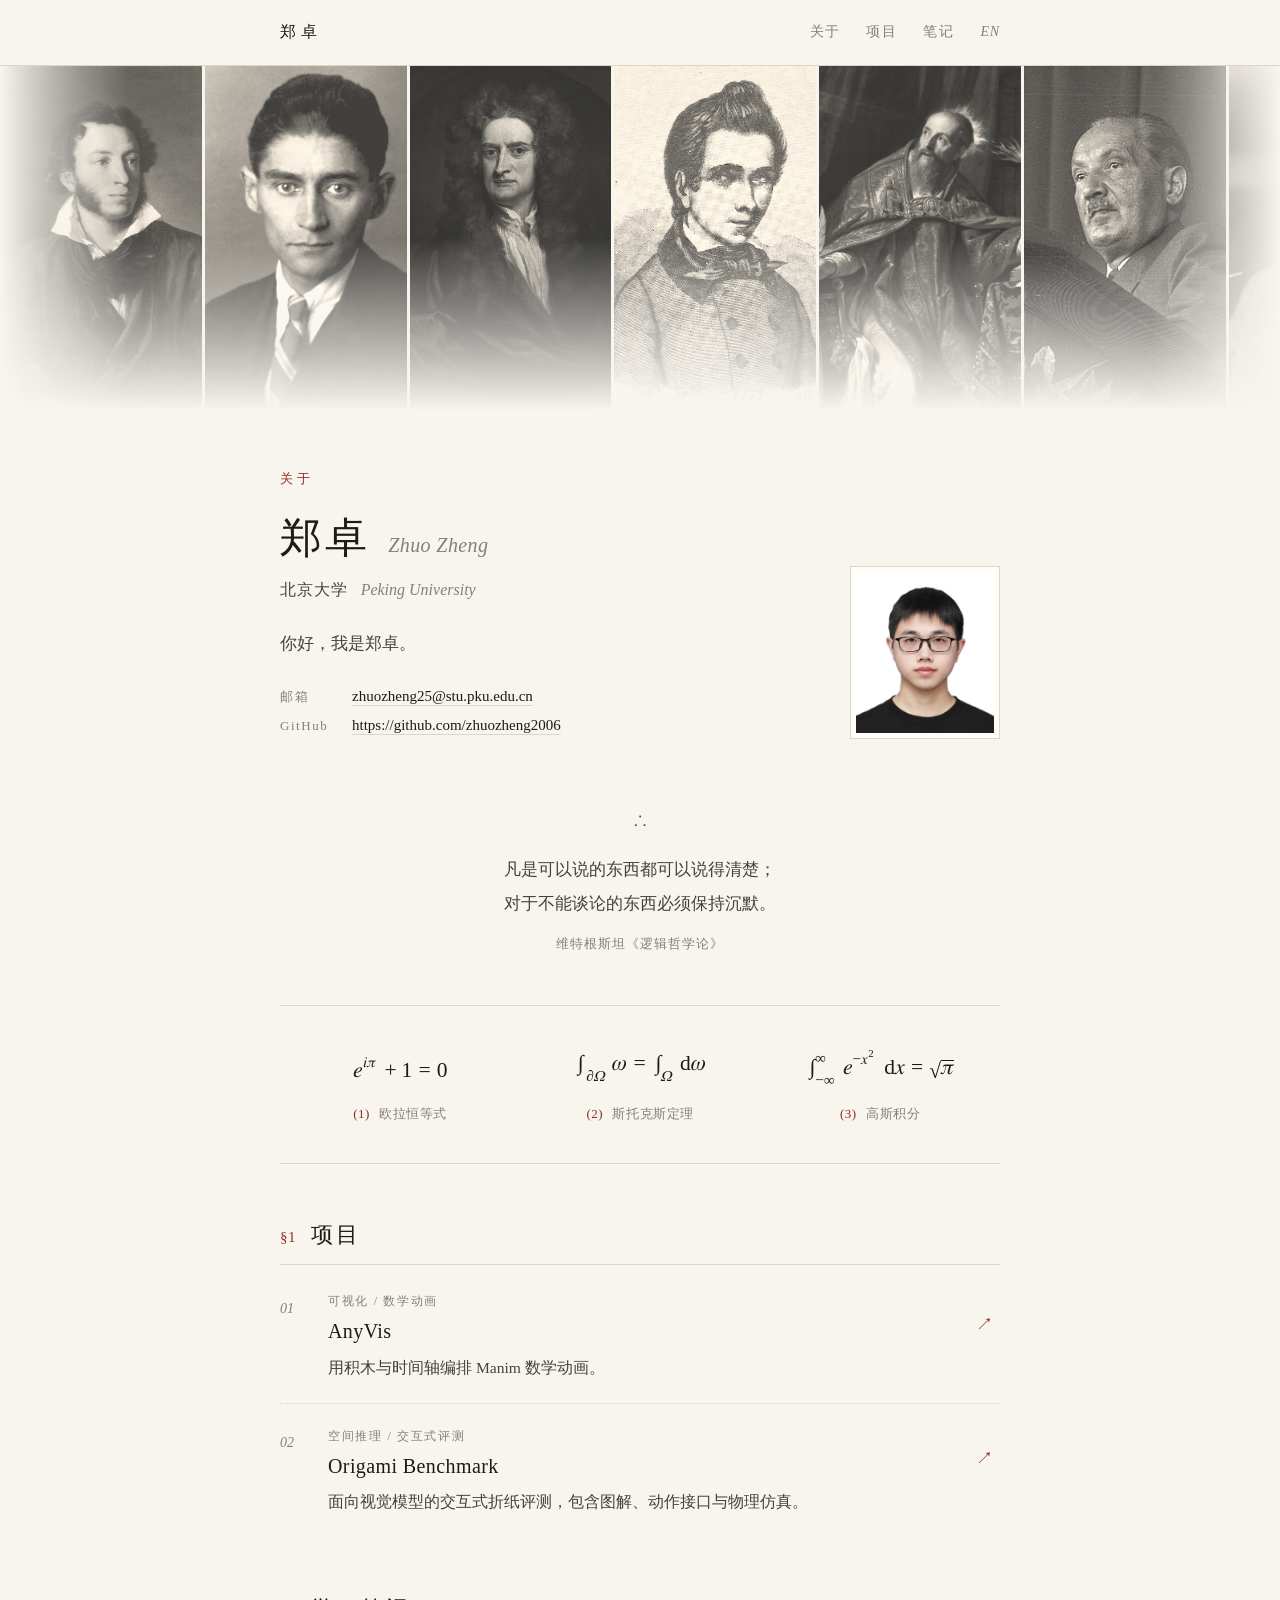
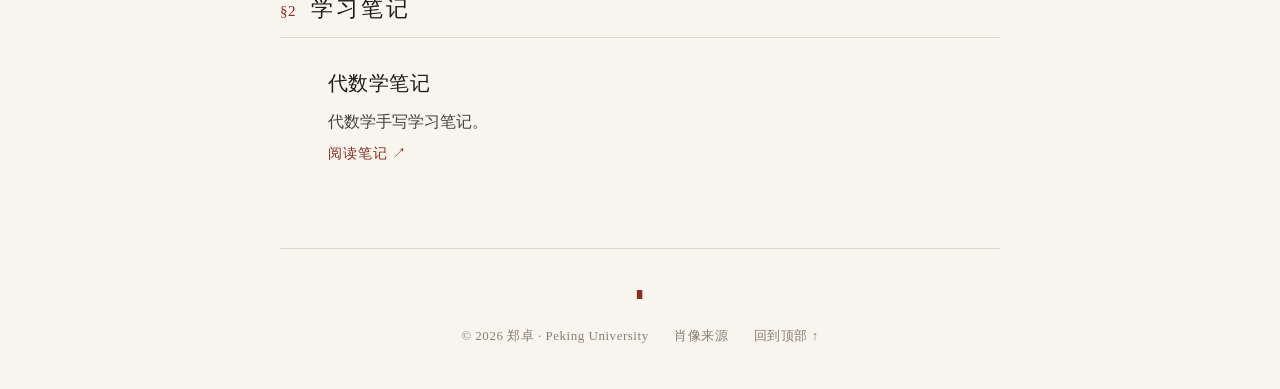
==== commit caa41e29: "Apply Cherry Studio classical serif homepage design" ====
--- a/index.html
+++ b/index.html
@@ -5,7 +5,7 @@
   <meta name="viewport" content="width=device-width, initial-scale=1">
   <title>郑卓 · Zhuo Zheng</title>
   <meta name="description" content="郑卓（Zhuo Zheng）的个人主页">
-  <meta name="theme-color" content="#20262a">
+  <meta name="theme-color" content="#f8f5ef">
   <meta name="color-scheme" content="light">
   <link rel="canonical" href="https://zhuozheng2006.github.io/">
   <link rel="alternate" hreflang="zh-CN" href="https://zhuozheng2006.github.io/">
@@ -17,13 +17,14 @@
   <meta property="og:url" content="https://zhuozheng2006.github.io/">
   <meta property="og:image" content="https://zhuozheng2006.github.io/photo.jpg">
   <link rel="icon" href="assets/favicon.svg" type="image/svg+xml">
-  <link rel="stylesheet" href="assets/style.css?v=20261110-curated49">
-  <script src="assets/banner.js?v=20261110-curated49" defer></script>
+  <link rel="stylesheet" href="assets/style.css?v=20261110-classic">
+  <script src="assets/banner.js?v=20261110-classic" defer></script>
 </head>
 <body id="top">
   <a class="skip-link" href="#main">跳至正文</a>
   <header class="site-header">
     <div class="header-inner">
+      <a class="site-mark" href="#top">郑卓</a>
       <nav class="nav" aria-label="站点导航">
         <a href="#about">关于</a>
         <a href="#projects">项目</a>
@@ -224,23 +225,27 @@
           <img src="photo.jpg" alt="郑卓的照片" width="255" height="295" fetchpriority="high">
         </figure>
       </section>
+      <blockquote class="epigraph">
+        <p><span>凡是可以说的东西都可以说得清楚；</span><span>对于不能谈论的东西必须保持沉默。</span></p>
+        <footer>维特根斯坦《逻辑哲学论》</footer>
+      </blockquote>
       <section class="formula-strip" aria-label="数学公式">
         <figure class="formula">
           <div class="formula__math"><math xmlns="http://www.w3.org/1998/Math/MathML" display="block"><mrow><msup><mi>e</mi><mrow><mi>i</mi><mi>π</mi></mrow></msup><mo>+</mo><mn>1</mn><mo>=</mo><mn>0</mn></mrow></math></div>
-          <figcaption><span class="formula__number">01</span> 欧拉恒等式</figcaption>
+          <figcaption><span class="formula__number">(1)</span> 欧拉恒等式</figcaption>
         </figure>
         <figure class="formula">
           <div class="formula__math"><math xmlns="http://www.w3.org/1998/Math/MathML" display="block"><mrow><msub><mo>∫</mo><mrow><mo>∂</mo><mi>Ω</mi></mrow></msub><mi>ω</mi><mo>=</mo><msub><mo>∫</mo><mi>Ω</mi></msub><mrow><mi mathvariant="normal">d</mi><mi>ω</mi></mrow></mrow></math></div>
-          <figcaption><span class="formula__number">02</span> 斯托克斯定理</figcaption>
+          <figcaption><span class="formula__number">(2)</span> 斯托克斯定理</figcaption>
         </figure>
         <figure class="formula">
           <div class="formula__math"><math xmlns="http://www.w3.org/1998/Math/MathML" display="block"><mrow><msubsup><mo>∫</mo><mrow><mo>−</mo><mi>∞</mi></mrow><mi>∞</mi></msubsup><msup><mi>e</mi><mrow><mo>−</mo><msup><mi>x</mi><mn>2</mn></msup></mrow></msup><mspace width="0.16em"/><mi mathvariant="normal">d</mi><mi>x</mi><mo>=</mo><msqrt><mi>π</mi></msqrt></mrow></math></div>
-          <figcaption><span class="formula__number">03</span> 高斯积分</figcaption>
+          <figcaption><span class="formula__number">(3)</span> 高斯积分</figcaption>
         </figure>
       </section>
       <section class="section" id="projects" aria-labelledby="projects-heading">
         <header class="section-heading">
-          <h2 id="projects-heading"><span class="section-number">01</span>项目</h2>
+          <h2 id="projects-heading"><span class="section-number">§1</span>项目</h2>
         </header>
         <div class="section-body">
           <article class="project">
@@ -265,7 +270,7 @@
       </section>
       <section class="section" id="notes" aria-labelledby="notes-heading">
         <header class="section-heading">
-          <h2 id="notes-heading"><span class="section-number">02</span>学习笔记</h2>
+          <h2 id="notes-heading"><span class="section-number">§2</span>学习笔记</h2>
         </header>
         <div class="section-body">
           <a class="note-link" href="https://github.com/PhotonYan/DiscreteCourse2026/tree/main/contribution/zhengzhuo/algebra">
@@ -277,6 +282,7 @@
       </section>
     </main>
     <footer class="site-footer">
+      <span class="qed" aria-hidden="true">∎</span>
       <p>© 2026 郑卓<span class="footer-separator" aria-hidden="true"> · </span>Peking University</p>
       <a class="image-credits" href="credits.html">肖像来源</a>
       <a href="#top">回到顶部 ↑</a>
--- a/assets/style.css
+++ b/assets/style.css
@@ -1,46 +1,50 @@
-/* Modern academic homepage: portrait masthead, clear type, quiet detail. */
+/* Classical academic homepage: ivory paper, serif type, quiet mathematical ornament. */
 :root {
   color-scheme: light;
-  --paper: #ffffff;
-  --ink: #242b30;
-  --soft: #515c64;
-  --muted: #69747b;
-  --line: #e2e7e9;
-  --accent: #226c88;
-  --sans: -apple-system, BlinkMacSystemFont, "Segoe UI", "PingFang SC", "Microsoft YaHei", Arial, sans-serif;
+  --paper: #f8f5ef;
+  --paper-deep: #efe9de;
+  --ink: #1d1b18;
+  --soft: #46413a;
+  --muted: #877f73;
+  --line: #ddd5c7;
+  --accent: #8b2e22;
+  --serif: "Iowan Old Style", "Palatino Linotype", Palatino, "Book Antiqua", Georgia, "Songti SC", "STSong", "Noto Serif CJK SC", "Source Han Serif SC", "SimSun", serif;
+  --math: "STIX Two Math", "Cambria Math", "Latin Modern Math", math;
+  --measure: 720px;
 }
 *, *::before, *::after { box-sizing: border-box; }
 html { scroll-behavior: smooth; scroll-padding-top: 2rem; }
-body { margin: 0; color: var(--ink); background: var(--paper); font-family: var(--sans); font-size: 1rem; line-height: 1.85; -webkit-font-smoothing: antialiased; }
-::selection { background: #d9e9ef; color: #173544; }
-a { color: inherit; text-decoration-thickness: 1px; text-underline-offset: .22em; }
-a:hover { color: var(--accent); }
+body { margin: 0; color: var(--ink); background: var(--paper); font-family: var(--serif); font-size: 1.0625rem; line-height: 1.9; -webkit-font-smoothing: antialiased; text-rendering: optimizeLegibility; }
+::selection { background: #ead9c6; color: var(--ink); }
+a { color: inherit; text-decoration-line: underline; text-decoration-color: var(--line); text-decoration-thickness: 1px; text-underline-offset: .25em; transition: color .2s, text-decoration-color .2s; }
+a:hover { color: var(--accent); text-decoration-color: currentColor; }
 img { display: block; max-width: 100%; }
-p, h1, h2, h3, figure { margin: 0; }
-button, a { -webkit-tap-highlight-color: transparent; }
-:focus-visible { outline: 2px solid var(--accent); outline-offset: 5px; }
-.page-shell, .header-inner { width: min(1100px, calc(100% - 96px)); margin-inline: auto; }
-.skip-link { position: absolute; top: -6rem; left: 1rem; z-index: 50; padding: .65rem 1rem; background: white; color: #173544; }
+p, h1, h2, h3, figure, blockquote { margin: 0; }
+:focus-visible { outline: 1px solid var(--accent); outline-offset: 4px; }
+.page-shell, .header-inner { width: min(var(--measure), calc(100% - 48px)); margin-inline: auto; }
+.skip-link { position: absolute; top: -6rem; left: 1rem; z-index: 50; padding: .6rem 1rem; background: var(--paper); color: var(--ink); }
 .skip-link:focus { top: 1rem; }
 
-/* Full-width photographic masthead. */
-.site-header { width: 100%; background: var(--paper); color: var(--ink); border-bottom: 1px solid var(--line); }
-.header-inner { display: flex; align-items: center; justify-content: flex-end; flex-wrap: wrap; gap: 1rem 2rem; padding-block: 1.05rem; }
-.nav { display: flex; align-items: center; flex-wrap: wrap; gap: .3rem 1.9rem; font-size: .8125rem; }
-.nav a { display: inline-flex; align-items: center; min-height: 36px; color: var(--soft); text-decoration: none; }
+/* Header */
+.site-header { background: var(--paper); border-bottom: 1px solid var(--line); }
+.header-inner { display: flex; align-items: center; justify-content: space-between; flex-wrap: wrap; gap: .5rem 1rem; padding-block: .9rem; }
+.site-mark { font-size: 1rem; letter-spacing: .3em; text-decoration: none; }
+.nav { display: flex; align-items: center; flex-wrap: wrap; gap: 1.6rem; font-size: .875rem; letter-spacing: .12em; }
+.nav a { display: inline-flex; align-items: center; min-height: 36px; color: var(--muted); text-decoration: none; }
 .nav a:hover { color: var(--accent); }
-.nav .nav__lang { color: var(--accent); border-left: 1px solid var(--line); padding-left: 1.75rem; }
-.banner :focus-visible { outline-color: white; }
-.banner { --portrait-width: clamp(280px, 25vw, 440px); position: relative; height: clamp(500px, 42vw, 620px); overflow: hidden; isolation: isolate; background: #22282b; color: white; }
+.nav .nav__lang { letter-spacing: .06em; font-style: italic; }
+
+/* Portrait frieze */
+.banner { --portrait-width: clamp(170px, 16vw, 240px); position: relative; height: clamp(260px, 27vw, 360px); overflow: hidden; isolation: isolate; background: var(--paper-deep); }
 .banner__portraits { position: absolute; inset: 0; overflow: hidden; }
 .banner__track { display: flex; width: max-content; height: 100%; animation: portrait-loop var(--banner-duration, 160s) linear infinite paused; }
 .banner__group { display: flex; flex: 0 0 auto; width: max-content; height: 100%; }
-.banner__fallback { position: absolute; z-index: 1; inset: 0; display: flex; height: 100%; overflow: hidden; background: #22282b; }
-.banner__portrait { position: relative; flex: 0 0 var(--portrait-width); width: var(--portrait-width); min-width: 0; height: 100%; overflow: hidden; border-right: 1px solid rgb(255 255 255 / 10%); }
+.banner__fallback { position: absolute; z-index: 1; inset: 0; display: flex; height: 100%; overflow: hidden; background: var(--paper-deep); }
+.banner__portrait { position: relative; flex: 0 0 var(--portrait-width); width: var(--portrait-width); min-width: 0; height: 100%; overflow: hidden; border-right: 3px solid var(--paper); }
 .banner[data-playing="true"] .banner__track { animation-play-state: running; }
 .banner[data-visible="false"] .banner__track { animation-play-state: paused; }
 @keyframes portrait-loop { from { transform: translateX(0); } to { transform: translateX(-50%); } }
-.banner__portrait img { width: 100%; height: 100%; object-fit: cover; object-position: 50% 20%; filter: grayscale(1); }
+.banner__portrait img { width: 100%; height: 100%; object-fit: cover; object-position: 50% 20%; filter: grayscale(1) sepia(.28) contrast(.9) brightness(1.05); opacity: .85; }
 .banner__portrait--spinoza img { object-position: 50% 22%; }
 .banner__portrait--kant img { object-position: 60% 23%; }
 .banner__portrait--hegel img { object-position: 44% 25%; }
@@ -52,143 +56,110 @@
 .banner__portrait--heidegger img { transform: scale(1.2); transform-origin: 50% 23%; }
 .banner__portrait--habermas img { object-position: 23% 20%; }
 .banner__portrait--li-bai img { transform: scale(1.25); transform-origin: 50% 20%; }
-.banner__portrait::after { content: ""; position: absolute; z-index: 1; inset: 0; background: linear-gradient(180deg, transparent 50%, rgb(15 22 27 / 30%) 75%, rgb(15 22 27 / 85%) 100%); pointer-events: none; }
-.banner__shade { position: absolute; inset: 0; z-index: 1; background: linear-gradient(180deg, rgb(15 22 27 / 72%) 0%, rgb(15 22 27 / 10%) 28%, transparent 48%); pointer-events: none; }
-.banner__scroll { position: absolute; z-index: 3; bottom: 1.6rem; left: calc(50% - 22px); display: grid; place-items: center; width: 44px; height: 44px; color: white; text-decoration: none; font-size: 1.4rem; opacity: .75; }
-.banner__scroll:hover { color: white; opacity: 1; }
+.banner__shade { position: absolute; inset: 0; z-index: 2; pointer-events: none; background: linear-gradient(180deg, transparent 50%, var(--paper) 100%), linear-gradient(90deg, var(--paper) 0, transparent 10%, transparent 90%, var(--paper) 100%); }
+.banner__scroll { display: none; }
 
-/* A compact introduction below the banner. */
-.hero { display: grid; grid-template-columns: minmax(0, 1fr) 210px; gap: 3rem 5.5rem; align-items: center; padding-block: 3.75rem; }
+/* Introduction */
+.hero { display: grid; grid-template-columns: minmax(0, 1fr) 150px; gap: 2.5rem; align-items: end; padding-block: 3.5rem 3rem; }
 .hero__copy { min-width: 0; }
-.profile-heading { margin-bottom: .9rem; color: var(--accent); font-size: .8125rem; line-height: 1.5; font-weight: 500; letter-spacing: .09em; }
-.profile-name { display: flex; align-items: baseline; flex-wrap: wrap; gap: .5rem 1.15rem; font-size: 2.35rem; font-weight: 600; line-height: 1.35; letter-spacing: -.025em; }
-.profile-name > span { font-size: 1.25rem; font-weight: 400; letter-spacing: .01em; color: var(--soft); }
-.hero__affiliation { margin-top: .8rem; color: var(--soft); font-size: 1.125rem; line-height: 1.7; }
-.hero__affiliation > span { display: inline-block; margin-left: .7rem; color: var(--muted); }
-.hero__intro { margin-top: 1.15rem; max-width: 46rem; color: var(--soft); font-size: 1rem; line-height: 1.95; text-wrap: pretty; }
-.profile-details { margin: 1.5rem 0 0; padding: 1.1rem 1.3rem; border-left: 2px solid #b6cfd8; background: #f6f8f9; }
-.profile-details > div { display: grid; grid-template-columns: 62px minmax(0, 1fr); align-items: baseline; gap: .8rem; }
-.profile-details > div + div { margin-top: .65rem; }
-.profile-details dt { color: var(--muted); font-size: .75rem; }
-.profile-details dd { min-width: 0; margin: 0; font-size: 1.125rem; line-height: 1.65; }
-.profile-details a { color: var(--accent); text-decoration-color: #a8c4d0; overflow-wrap: anywhere; }
-.text-link { color: var(--accent); font-size: .875rem; text-decoration-color: #a8c4d0; }
-.portrait { width: 100%; }
-.portrait img { width: 100%; height: auto; aspect-ratio: 255 / 295; object-fit: cover; border-radius: 3px; }
+.profile-heading { margin-bottom: 1.2rem; color: var(--accent); font-size: .8125rem; letter-spacing: .3em; }
+.profile-name { display: flex; align-items: baseline; flex-wrap: wrap; gap: .3rem 1.1rem; font-size: 2.6rem; font-weight: 500; line-height: 1.3; letter-spacing: .08em; }
+.profile-name > span { font-size: 1.25rem; font-weight: 400; letter-spacing: .02em; color: var(--muted); }
+.profile-name > span:lang(en) { font-style: italic; }
+.hero__affiliation { margin-top: .6rem; color: var(--soft); font-size: 1rem; letter-spacing: .06em; }
+.hero__affiliation > span { margin-left: .8rem; color: var(--muted); font-style: italic; letter-spacing: 0; }
+.hero__affiliation > span:lang(zh-CN) { font-style: normal; }
+.hero__intro { margin-top: 1.4rem; color: var(--soft); text-wrap: pretty; }
+.profile-details { margin: 1.4rem 0 0; }
+.profile-details > div { display: grid; grid-template-columns: 4.5rem minmax(0, 1fr); align-items: baseline; }
+.profile-details dt { color: var(--muted); font-size: .8125rem; letter-spacing: .12em; }
+.profile-details dd { min-width: 0; margin: 0; font-size: .9375rem; overflow-wrap: anywhere; }
+.portrait img { width: 100%; height: auto; aspect-ratio: 255 / 295; object-fit: cover; padding: 5px; background: #fffdf8; border: 1px solid var(--line); }
 
-/* Native mathematical typesetting, independent of external scripts. */
-.formula-strip { display: grid; grid-template-columns: repeat(3, minmax(0, 1fr)); padding-block: 1.35rem; border-block: 1px solid var(--line); }
-.formula { min-width: 0; padding: .5rem 1rem; text-align: center; }
-.formula + .formula { border-left: 1px solid var(--line); }
-.formula__math { display: flex; align-items: center; justify-content: center; min-height: 3rem; font-size: 1.25rem; }
-.formula__math math { margin: 0; font-family: "STIX Two Math", "Cambria Math", "Latin Modern Math", math; }
-.formula figcaption { margin-top: .65rem; color: var(--muted); font-size: .6875rem; line-height: 1.6; }
-.formula__number { display: inline-block; margin-right: .45rem; color: var(--accent); font-size: .625rem; }
+/* Epigraph */
+.epigraph { max-width: 32rem; margin-inline: auto; padding-block: 1rem 3rem; text-align: center; color: var(--soft); }
+.epigraph::before { content: "∴"; display: block; margin-bottom: .9rem; color: var(--accent); font-family: var(--math); font-size: 1.15rem; }
+.epigraph p { font-size: 1.0625rem; line-height: 2; text-wrap: balance; }
+.epigraph p > span { display: block; }
+.epigraph p:lang(en) { font-style: italic; }
+.epigraph footer { margin-top: .7rem; color: var(--muted); font-size: .8125rem; letter-spacing: .08em; }
 
-/* Academic projects and notes. */
-.section { display: grid; grid-template-columns: 190px minmax(0, 1fr); gap: 2rem 3.5rem; padding-block: 3.5rem; border-bottom: 1px solid var(--line); }
-.section-heading h2 { font-size: 1.5rem; line-height: 1.4; font-weight: 600; letter-spacing: -.025em; }
-.section-number { display: block; margin-bottom: .75rem; font-size: .6875rem; line-height: 1.2; color: var(--accent); font-weight: 500; letter-spacing: .06em; }
+/* Formulas */
+.formula-strip { display: grid; grid-template-columns: repeat(3, minmax(0, 1fr)); padding-block: 2rem; border-block: 1px solid var(--line); }
+.formula { min-width: 0; padding: .25rem 1rem; text-align: center; }
+.formula__math { display: flex; align-items: center; justify-content: center; min-height: 3.2rem; font-size: 1.35rem; color: var(--ink); }
+.formula__math math { margin: 0; font-family: var(--math); }
+.formula figcaption { margin-top: .6rem; color: var(--muted); font-size: .8125rem; letter-spacing: .04em; }
+.formula__number { margin-right: .35rem; color: var(--accent); }
+
+/* Sections */
+.section { padding-block: 3.5rem 0; }
+.section-heading { margin-bottom: 1.6rem; padding-bottom: .8rem; border-bottom: 1px solid var(--line); }
+.section-heading h2 { display: flex; align-items: baseline; gap: .9rem; font-size: 1.375rem; font-weight: 500; line-height: 1.4; letter-spacing: .14em; }
+.section-number { color: var(--accent); font-size: .9375rem; font-weight: 400; letter-spacing: .04em; }
 .section-body { min-width: 0; }
-.project { display: grid; grid-template-columns: 22px minmax(0, 1fr) 32px; gap: 1.1rem; align-items: start; padding-bottom: 1.8rem; }
-.project + .project { padding-top: 1.8rem; border-top: 1px solid var(--line); }
-.project:last-child { padding-bottom: 0; }
-.project__index { padding-top: .15rem; color: var(--muted); font-size: .6875rem; }
-.project__meta { color: var(--accent); font-size: .625rem; line-height: 1.8; letter-spacing: .05em; text-transform: uppercase; }
-.project h3 { margin-top: .5rem; font-size: 1.3rem; font-weight: 600; line-height: 1.45; letter-spacing: -.02em; }
+.project { display: grid; grid-template-columns: 2rem minmax(0, 1fr) 2rem; gap: 1rem; align-items: start; padding-block: 1.3rem; }
+.project + .project { border-top: 1px dotted var(--line); }
+.project:first-child { padding-top: 0; }
+.project__index { padding-top: .35rem; color: var(--muted); font-size: .875rem; font-style: italic; }
+.project__meta { color: var(--muted); font-size: .75rem; letter-spacing: .14em; }
+.project h3 { margin-top: .2rem; font-size: 1.25rem; font-weight: 500; line-height: 1.5; letter-spacing: .02em; }
 .project h3 a { text-decoration: none; }
-.project h3 a:hover { text-decoration: underline; }
-.project__content > p:not(.project__meta) { margin-top: .7rem; color: var(--soft); font-size: .9375rem; line-height: 1.85; text-wrap: pretty; }
-.project__arrow { display: grid; place-items: center; width: 36px; height: 44px; margin-top: 1.1rem; color: var(--accent); text-decoration: none; font-size: 1.3rem; }
-.note-link { display: grid; grid-template-columns: minmax(0, 1fr); gap: .7rem; text-decoration: none; }
-.note-link__title { font-size: 1.25rem; line-height: 1.5; font-weight: 600; letter-spacing: -.015em; }
-.note-link__description { color: var(--soft); font-size: .9375rem; line-height: 1.85; }
-.note-link__cta { margin-top: .3rem; color: var(--accent); font-size: .8125rem; line-height: 1.7; text-decoration: underline; text-decoration-color: #a8c4d0; text-underline-offset: .26em; }
-.note-link__cta > span { display: inline-block; margin-left: .25rem; }
+.project__content > p:not(.project__meta) { margin-top: .4rem; color: var(--soft); font-size: .975rem; text-wrap: pretty; }
+.project__arrow { display: grid; place-items: center; width: 2rem; height: 2.5rem; margin-top: .9rem; color: var(--accent); text-decoration: none; }
+.note-link { display: grid; gap: .3rem; padding-left: 3rem; text-decoration: none; }
+.note-link__title { font-size: 1.25rem; font-weight: 500; letter-spacing: .02em; }
+.note-link__description { color: var(--soft); font-size: .975rem; }
+.note-link__cta { color: var(--accent); font-size: .875rem; letter-spacing: .06em; }
 .note-link:hover .note-link__title { color: var(--accent); }
 
-.site-footer { display: flex; justify-content: space-between; align-items: baseline; flex-wrap: wrap; gap: .6rem 1.5rem; border-top: 1px solid var(--line); padding-block: 1.45rem 1.7rem; color: var(--muted); font-size: .6875rem; }
+/* Footer */
+.site-footer { display: flex; justify-content: center; align-items: baseline; flex-wrap: wrap; gap: .4rem 1.6rem; margin-top: 5rem; padding-block: 2rem 2.5rem; border-top: 1px solid var(--line); color: var(--muted); font-size: .8125rem; letter-spacing: .04em; text-align: center; }
+.site-footer .qed { flex-basis: 100%; margin-bottom: .6rem; color: var(--accent); font-family: var(--math); font-size: .9rem; }
 .site-footer a { text-decoration: none; }
-.image-credits { color: var(--muted); font-size: .6875rem; }
-.credits-page { width: min(820px, calc(100% - 48px)); margin: 4rem auto; }
-.credits-page h1 { margin-block: 2rem 1rem; font-size: 2rem; line-height: 1.3; font-weight: 600; }
-.credits-page h2 { margin-block: 2rem .75rem; font-size: 1.25rem; }
+
+/* Credits and error pages */
+.credits-page { width: min(var(--measure), calc(100% - 48px)); margin: 4rem auto; }
+.credits-page h1 { margin-block: 2rem 1rem; font-size: 2rem; line-height: 1.3; font-weight: 500; }
 .credits-page p { margin-block: .75rem; color: var(--soft); }
 .credits-page a { color: var(--accent); overflow-wrap: anywhere; }
 .credits-list { margin-block: 1.5rem; padding-left: 1.35rem; }
 .credits-list li { padding-block: .6rem; }
 .credits-list li + li { border-top: 1px solid var(--line); }
-.error-page { max-width: 42rem; margin-inline: auto; padding-block: min(20vh, 10rem); }
-.error-page .eyebrow { margin-bottom: 1.1rem; color: var(--accent); font-size: .75rem; letter-spacing: .12em; }
-.error-page h1 { margin-bottom: 1rem; font-size: clamp(2rem, 5vw, 3rem); line-height: 1.35; font-weight: 600; }
-.error-page p { margin-bottom: 1.5rem; color: var(--soft); }
-.error-page .text-link { display: inline-block; margin: .5rem 1.5rem .5rem 0; }
-
-@media (max-width: 900px) {
-  .page-shell, .header-inner { width: calc(100% - 64px); }
-  .hero { grid-template-columns: minmax(0, 1fr) 165px; column-gap: 2.5rem; }
-  .profile-details > div { grid-template-columns: 50px minmax(0, 1fr); gap: .6rem; }
-  .profile-details dd { font-size: 1rem; }
-  .section { grid-template-columns: 150px minmax(0, 1fr); column-gap: 2rem; }
-  .formula__math { font-size: 1.1rem; }
-  .formula { padding-inline: .5rem; }
-}
+.error-page { max-width: 36rem; margin-inline: auto; padding-block: min(20vh, 10rem); text-align: center; }
+.error-page .eyebrow { margin-bottom: 1rem; color: var(--accent); font-size: .8125rem; letter-spacing: .2em; }
+.error-page h1 { margin-bottom: 1rem; font-size: clamp(2rem, 5vw, 2.75rem); font-weight: 500; letter-spacing: .08em; }
+.error-page p { margin-bottom: 1.5rem; color: var(--soft); font-style: italic; }
+.text-link { display: inline-block; margin: .4rem .8rem; color: var(--accent); }
 
 @media (max-width: 600px) {
+  body { font-size: 1rem; }
   .page-shell, .header-inner { width: calc(100% - 40px); }
-  .header-inner { padding-block: 1.1rem; gap: .55rem 1.5rem; }
-  .nav { gap: .2rem 1.1rem; font-size: .75rem; }
-  .nav .nav__lang { padding-left: 1rem; }
-  .banner { --portrait-width: 260px; height: 440px; }
-  .banner__scroll { bottom: .85rem; }
-  .hero { position: relative; display: block; padding-block: 2.6rem; }
-  .hero__copy { display: block; }
-  .profile-heading { margin-bottom: .75rem; font-size: .75rem; }
-  .profile-identity { min-height: 160px; padding-right: 118px; }
-  .profile-name { display: block; font-size: 2rem; }
-  .profile-name > span { display: block; margin-top: .5rem; font-size: 1.1rem; }
-  .hero__affiliation { margin-top: .85rem; font-size: 1.0625rem; }
-  .hero__affiliation > span { display: block; margin-left: 0; font-size: .9375rem; }
-  .hero__intro { margin-top: .8rem; font-size: 1rem; }
-  .hero > .portrait { position: absolute; top: 4.75rem; right: 0; width: 100px; }
-  .profile-details { padding: 1rem; }
-  .profile-details > div { display: block; }
-  .profile-details > div + div { margin-top: .85rem; }
-  .profile-details dt { margin-bottom: .15rem; font-size: .6875rem; }
-  .profile-details dd { font-size: 1rem; }
-  .formula-strip { grid-template-columns: 1fr; padding-block: .4rem; }
-  .formula { display: grid; grid-template-columns: minmax(0, 1.15fr) minmax(0, 1fr); align-items: center; gap: .8rem; padding: .85rem .1rem; text-align: left; }
-  .formula + .formula { border-left: 0; border-top: 1px solid var(--line); }
-  .formula__math { min-height: 2.4rem; font-size: 1rem; }
-  .formula figcaption { margin-top: 0; }
-  .section { display: block; padding-block: 2.6rem; }
-  .section-heading { margin-bottom: 1.6rem; }
-  .section-heading h2 { font-size: 1.4rem; }
-  .section-number { display: inline; margin-right: .8rem; font-size: .625rem; }
-  .project { grid-template-columns: 18px minmax(0, 1fr) 26px; gap: .7rem; padding-bottom: 1.5rem; }
-  .project + .project { padding-top: 1.5rem; }
-  .project h3 { font-size: 1.2rem; }
-  .project__arrow { width: 26px; }
-  .project__meta { overflow-wrap: anywhere; }
-  .note-link__title { font-size: 1.2rem; }
-  .site-footer { font-size: .625rem; padding-block: 1.2rem 1.5rem; }
+  .nav { gap: 1.1rem; font-size: .8125rem; }
+  .banner { --portrait-width: 140px; height: 210px; }
+  .hero { grid-template-columns: minmax(0, 1fr) 92px; gap: 1.25rem; align-items: start; padding-block: 2.25rem 2rem; }
+  .profile-name { display: block; font-size: 2.1rem; }
+  .profile-name > span { display: block; font-size: 1.05rem; }
+  .hero__affiliation > span { display: block; margin-left: 0; }
+  .profile-details > div { grid-template-columns: 4rem minmax(0, 1fr); }
+  .epigraph { padding-block: .5rem 2.5rem; }
+  .epigraph p { font-size: 1rem; }
+  .formula-strip { grid-template-columns: 1fr; padding-block: .5rem; }
+  .formula { padding: 1rem 0; }
+  .formula + .formula { border-top: 1px dotted var(--line); }
+  .formula__math { font-size: 1.2rem; min-height: 2.6rem; }
+  .section { padding-top: 2.75rem; }
+  .project { grid-template-columns: 1.5rem minmax(0, 1fr) 1.5rem; gap: .7rem; }
+  .note-link { padding-left: 2.2rem; }
+  .site-footer { margin-top: 3.5rem; }
   .credits-page { width: calc(100% - 40px); margin-block: 2rem; }
-}
-
-@media (max-width: 380px) {
-  .formula { display: block; text-align: center; padding-block: 1rem; }
-  .formula figcaption { margin-top: .5rem; }
-  .profile-name { font-size: 1.9rem; }
 }
 @media (prefers-reduced-motion: reduce) {
   html { scroll-behavior: auto; }
   *, *::before, *::after { transition: none !important; }
 }
 @media print {
-  body { color: black; background: white; }
-  .page-shell { width: 100%; }
+  body { background: white; color: black; }
   .site-header, .banner, .skip-link, .project__arrow, .site-footer > a { display: none; }
-  .hero { padding-block: 1rem 2rem; }
-  .section { padding-block: 2rem; break-inside: avoid; }
   a { text-decoration: none; }
 }
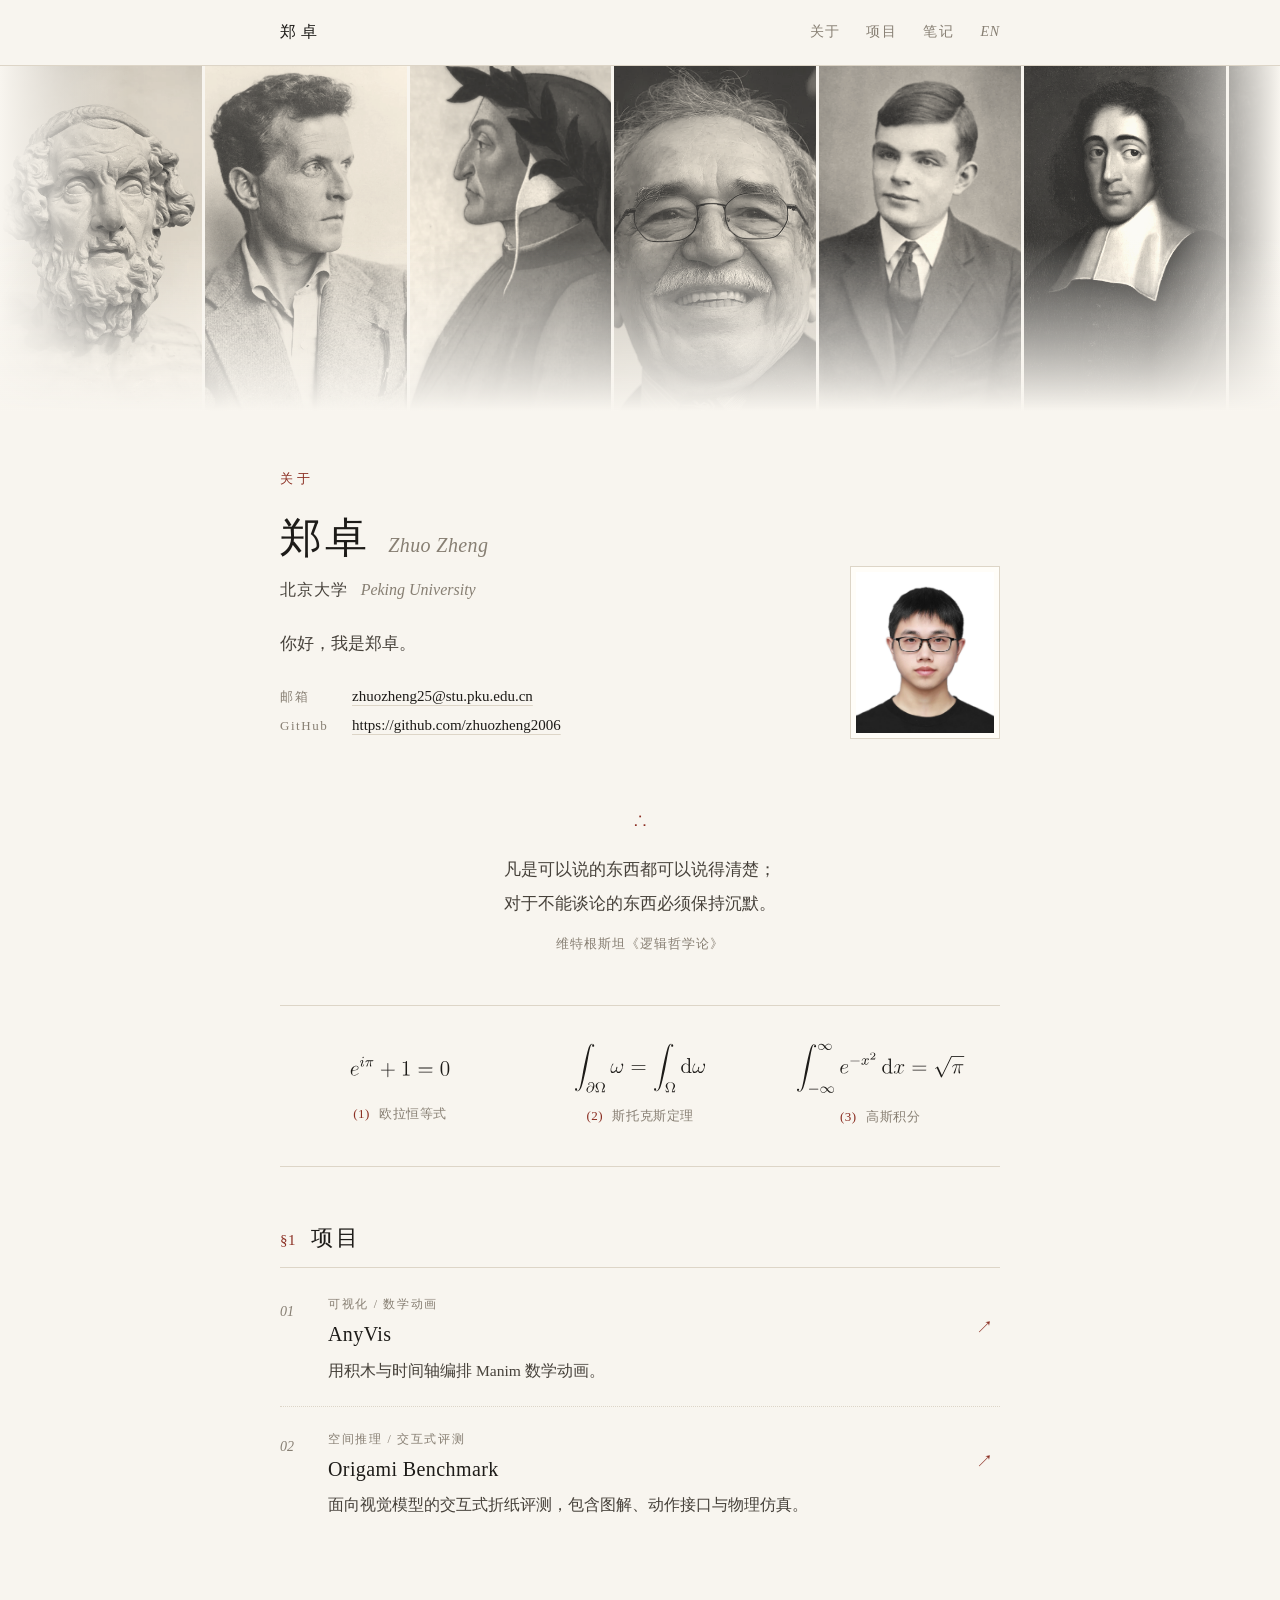
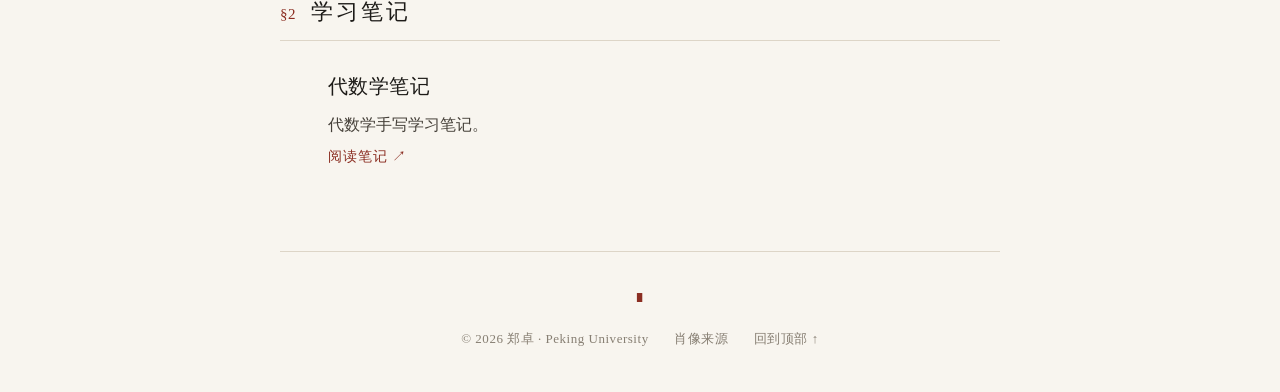
==== commit 007e86c3: "Fix formula typography with font-independent LaTeX SVG artwork" ====
--- a/index.html
+++ b/index.html
@@ -17,8 +17,8 @@
   <meta property="og:url" content="https://zhuozheng2006.github.io/">
   <meta property="og:image" content="https://zhuozheng2006.github.io/photo.jpg">
   <link rel="icon" href="assets/favicon.svg" type="image/svg+xml">
-  <link rel="stylesheet" href="assets/style.css?v=20261110-classic">
-  <script src="assets/banner.js?v=20261110-classic" defer></script>
+  <link rel="stylesheet" href="assets/style.css?v=20261110-formulas">
+  <script src="assets/banner.js?v=20261110-formulas" defer></script>
 </head>
 <body id="top">
   <a class="skip-link" href="#main">跳至正文</a>
@@ -231,15 +231,15 @@
       </blockquote>
       <section class="formula-strip" aria-label="数学公式">
         <figure class="formula">
-          <div class="formula__math"><math xmlns="http://www.w3.org/1998/Math/MathML" display="block"><mrow><msup><mi>e</mi><mrow><mi>i</mi><mi>π</mi></mrow></msup><mo>+</mo><mn>1</mn><mo>=</mo><mn>0</mn></mrow></math></div>
+          <div class="formula__math"><img class="formula__svg" src="assets/formulas/euler.svg" width="578" height="131" style="--formula-width: 4.8182em" alt="欧拉恒等式：e 的 iπ 次方加 1 等于 0。" decoding="async"></div>
           <figcaption><span class="formula__number">(1)</span> 欧拉恒等式</figcaption>
         </figure>
         <figure class="formula">
-          <div class="formula__math"><math xmlns="http://www.w3.org/1998/Math/MathML" display="block"><mrow><msub><mo>∫</mo><mrow><mo>∂</mo><mi>Ω</mi></mrow></msub><mi>ω</mi><mo>=</mo><msub><mo>∫</mo><mi>Ω</mi></msub><mrow><mi mathvariant="normal">d</mi><mi>ω</mi></mrow></mrow></math></div>
+          <div class="formula__math"><img class="formula__svg" src="assets/formulas/stokes.svg" width="751" height="291" style="--formula-width: 6.2589em" alt="斯托克斯定理：ω 在 Ω 边界上的积分，等于 dω 在 Ω 上的积分。" decoding="async"></div>
           <figcaption><span class="formula__number">(2)</span> 斯托克斯定理</figcaption>
         </figure>
         <figure class="formula">
-          <div class="formula__math"><math xmlns="http://www.w3.org/1998/Math/MathML" display="block"><mrow><msubsup><mo>∫</mo><mrow><mo>−</mo><mi>∞</mi></mrow><mi>∞</mi></msubsup><msup><mi>e</mi><mrow><mo>−</mo><msup><mi>x</mi><mn>2</mn></msup></mrow></msup><mspace width="0.16em"/><mi mathvariant="normal">d</mi><mi>x</mi><mo>=</mo><msqrt><mi>π</mi></msqrt></mrow></math></div>
+          <div class="formula__math"><img class="formula__svg" src="assets/formulas/gaussian.svg" width="955" height="302" style="--formula-width: 7.9612em" alt="高斯积分：e 的负 x 平方次方从负无穷到正无穷的积分，等于 π 的平方根。" decoding="async"></div>
           <figcaption><span class="formula__number">(3)</span> 高斯积分</figcaption>
         </figure>
       </section>
--- a/assets/style.css
+++ b/assets/style.css
@@ -88,7 +88,7 @@
 .formula-strip { display: grid; grid-template-columns: repeat(3, minmax(0, 1fr)); padding-block: 2rem; border-block: 1px solid var(--line); }
 .formula { min-width: 0; padding: .25rem 1rem; text-align: center; }
 .formula__math { display: flex; align-items: center; justify-content: center; min-height: 3.2rem; font-size: 1.35rem; color: var(--ink); }
-.formula__math math { margin: 0; font-family: var(--math); }
+.formula__svg { display: block; width: var(--formula-width); max-width: 100%; height: auto; flex: 0 1 auto; }
 .formula figcaption { margin-top: .6rem; color: var(--muted); font-size: .8125rem; letter-spacing: .04em; }
 .formula__number { margin-right: .35rem; color: var(--accent); }
 
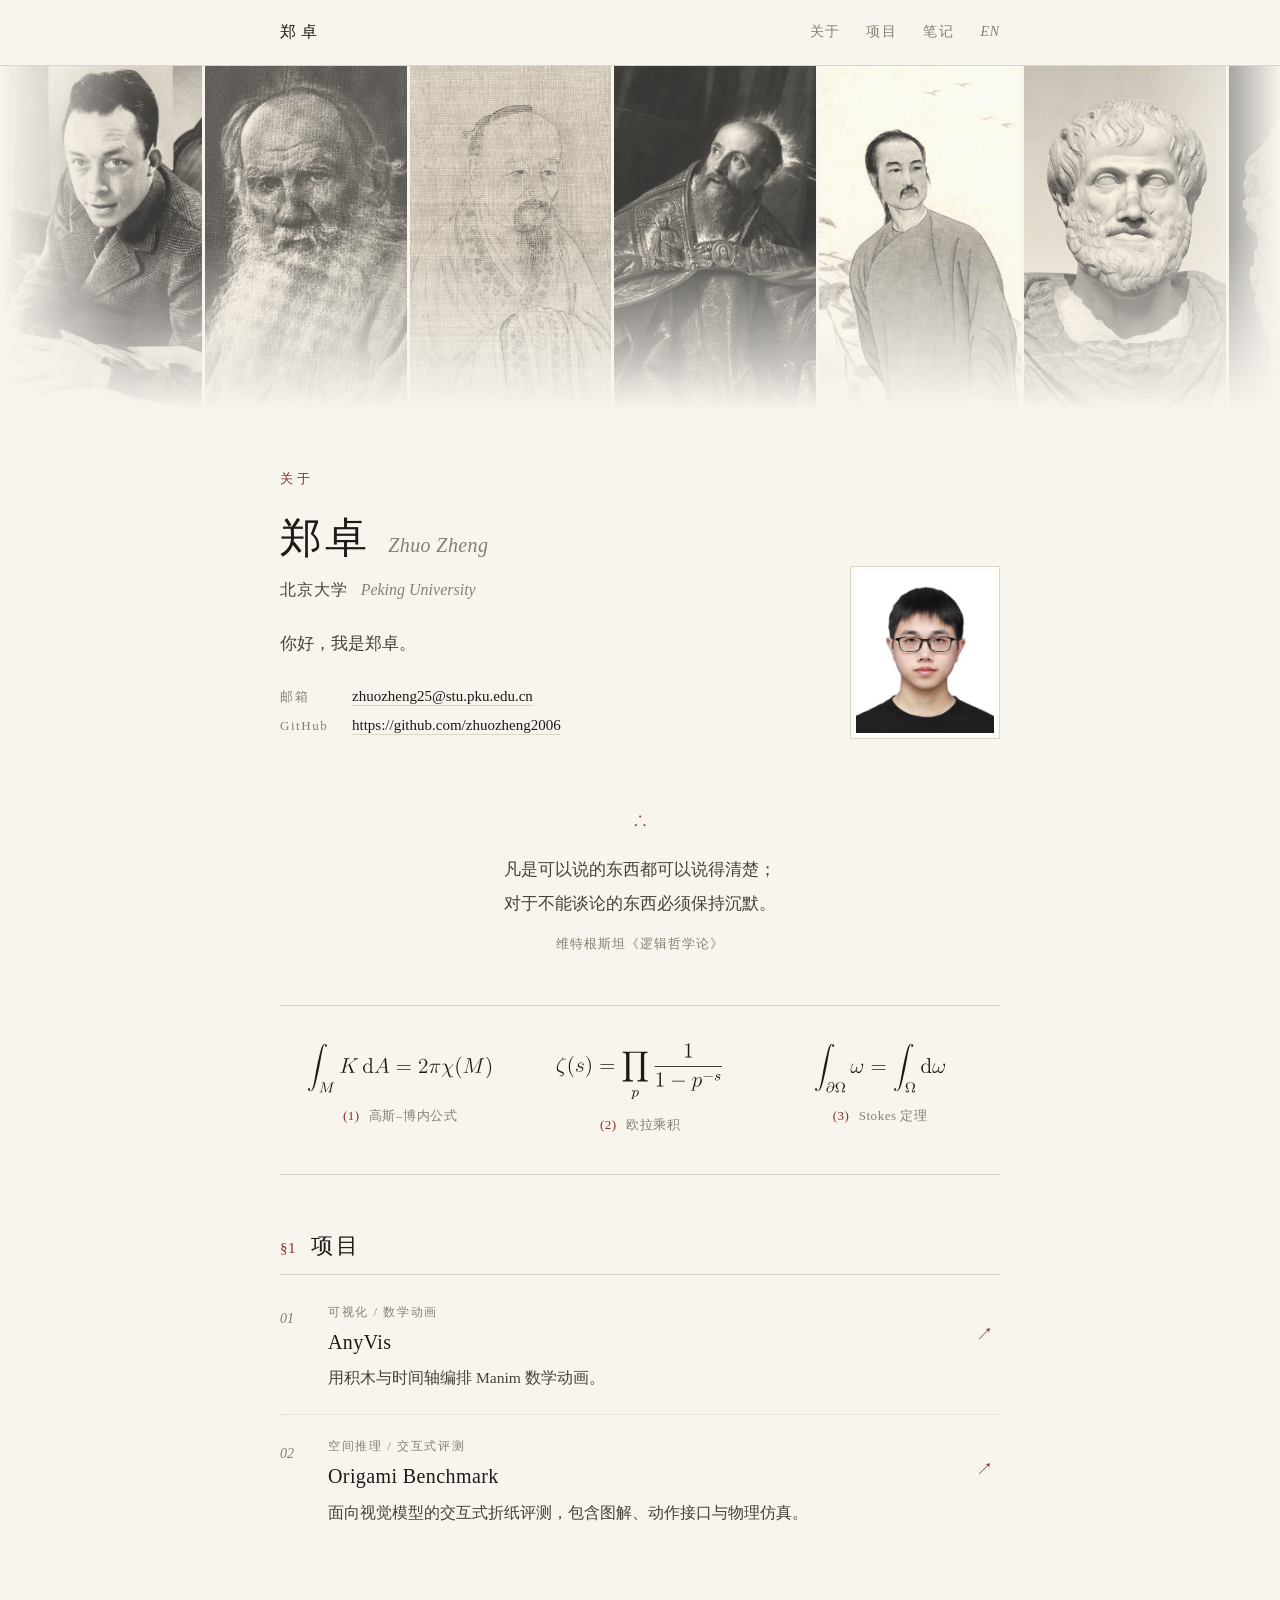
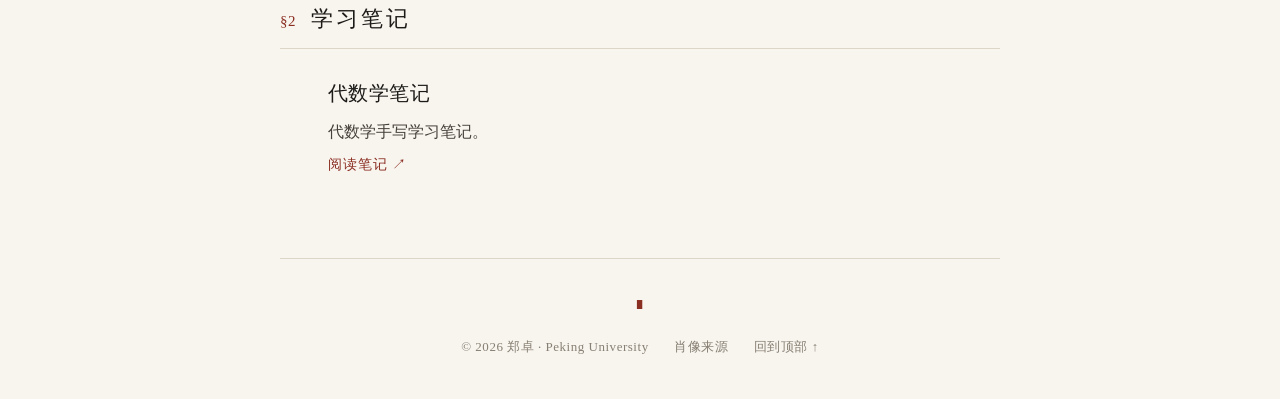
==== commit 1155b92c: "Refresh Plato and Du Fu portraits, harmonize framing and select three formulas" ====
--- a/index.html
+++ b/index.html
@@ -17,8 +17,8 @@
   <meta property="og:url" content="https://zhuozheng2006.github.io/">
   <meta property="og:image" content="https://zhuozheng2006.github.io/photo.jpg">
   <link rel="icon" href="assets/favicon.svg" type="image/svg+xml">
-  <link rel="stylesheet" href="assets/style.css?v=20261110-formulas">
-  <script src="assets/banner.js?v=20261110-formulas" defer></script>
+  <link rel="stylesheet" href="assets/style.css?v=20261110-selected-math">
+  <script src="assets/banner.js?v=20261110-selected-math" defer></script>
 </head>
 <body id="top">
   <a class="skip-link" href="#main">跳至正文</a>
@@ -44,7 +44,7 @@
             <img data-src="assets/portraits/socrates.webp" alt="苏格拉底肖像" width="500" height="667" decoding="async">
           </figure>
           <figure class="banner__portrait banner__portrait--plato">
-            <img data-src="assets/portraits/plato.webp" alt="柏拉图肖像" width="787" height="1200" decoding="async">
+            <img data-src="assets/portraits/plato-wikipedia.webp" alt="柏拉图肖像" width="500" height="759" decoding="async">
           </figure>
           <figure class="banner__portrait banner__portrait--aristotle">
             <img data-src="assets/portraits/aristotle.webp" alt="亚里士多德肖像" width="896" height="1200" decoding="async">
@@ -137,7 +137,7 @@
             <img data-src="assets/portraits/li-bai.webp" alt="李白肖像" width="395" height="654" decoding="async">
           </figure>
           <figure class="banner__portrait banner__portrait--du-fu">
-            <img data-src="assets/portraits/du-fu.webp" alt="杜甫肖像" width="748" height="1086" decoding="async">
+            <img data-src="assets/portraits/du-fu-wikipedia.webp" alt="杜甫肖像" width="500" height="692" decoding="async">
           </figure>
           <figure class="banner__portrait banner__portrait--su-shi">
             <img data-src="assets/portraits/su-shi.webp" alt="苏轼肖像" width="396" height="556" decoding="async">
@@ -230,17 +230,17 @@
         <footer>维特根斯坦《逻辑哲学论》</footer>
       </blockquote>
       <section class="formula-strip" aria-label="数学公式">
-        <figure class="formula">
-          <div class="formula__math"><img class="formula__svg" src="assets/formulas/euler.svg" width="578" height="131" style="--formula-width: 4.8182em" alt="欧拉恒等式：e 的 iπ 次方加 1 等于 0。" decoding="async"></div>
-          <figcaption><span class="formula__number">(1)</span> 欧拉恒等式</figcaption>
-        </figure>
-        <figure class="formula">
-          <div class="formula__math"><img class="formula__svg" src="assets/formulas/stokes.svg" width="751" height="291" style="--formula-width: 6.2589em" alt="斯托克斯定理：ω 在 Ω 边界上的积分，等于 dω 在 Ω 上的积分。" decoding="async"></div>
-          <figcaption><span class="formula__number">(2)</span> 斯托克斯定理</figcaption>
-        </figure>
-        <figure class="formula">
-          <div class="formula__math"><img class="formula__svg" src="assets/formulas/gaussian.svg" width="955" height="302" style="--formula-width: 7.9612em" alt="高斯积分：e 的负 x 平方次方从负无穷到正无穷的积分，等于 π 的平方根。" decoding="async"></div>
-          <figcaption><span class="formula__number">(3)</span> 高斯积分</figcaption>
+        <figure class="formula" title="闭的定向曲面 M：总高斯曲率等于 2π 乘以欧拉示性数。">
+          <div class="formula__math"><img class="formula__svg" src="assets/formulas/gauss-bonnet.svg" width="1059" height="291" style="--formula-width: 8.8230em" alt="高斯–博内公式：闭的定向曲面 M：总高斯曲率等于 2π 乘以欧拉示性数。" decoding="async"></div>
+          <figcaption><span class="formula__number">(1)</span> 高斯–博内公式</figcaption>
+        </figure>
+        <figure class="formula" title="乘积遍历所有素数 p，且 Re(s) > 1。">
+          <div class="formula__math"><img class="formula__svg" src="assets/formulas/euler-product.svg" width="954" height="343" style="--formula-width: 7.9478em" alt="欧拉乘积：乘积遍历所有素数 p，且 Re(s) > 1。" decoding="async"></div>
+          <figcaption><span class="formula__number">(2)</span> 欧拉乘积</figcaption>
+        </figure>
+        <figure class="formula" title="ω 为适当次数的光滑微分形式，Ω 为紧的定向流形，边界取诱导定向。">
+          <div class="formula__math"><img class="formula__svg" src="assets/formulas/stokes.svg" width="751" height="291" style="--formula-width: 6.2589em" alt="Stokes 定理：ω 为适当次数的光滑微分形式，Ω 为紧的定向流形，边界取诱导定向。" decoding="async"></div>
+          <figcaption><span class="formula__number">(3)</span> Stokes 定理</figcaption>
         </figure>
       </section>
       <section class="section" id="projects" aria-labelledby="projects-heading">
--- a/assets/style.css
+++ b/assets/style.css
@@ -44,18 +44,26 @@
 .banner[data-playing="true"] .banner__track { animation-play-state: running; }
 .banner[data-visible="false"] .banner__track { animation-play-state: paused; }
 @keyframes portrait-loop { from { transform: translateX(0); } to { transform: translateX(-50%); } }
-.banner__portrait img { width: 100%; height: 100%; object-fit: cover; object-position: 50% 20%; filter: grayscale(1) sepia(.28) contrast(.9) brightness(1.05); opacity: .85; }
+.banner__portrait img { width: 100%; height: 100%; object-fit: cover; object-position: 50% 20%; filter: grayscale(1) sepia(.28) contrast(var(--portrait-contrast, .9)) brightness(1.05); opacity: var(--portrait-opacity, .85); }
 .banner__portrait--spinoza img { object-position: 50% 22%; }
 .banner__portrait--kant img { object-position: 60% 23%; }
 .banner__portrait--hegel img { object-position: 44% 25%; }
 .banner__portrait--nietzsche img { object-position: 50% 24%; }
 .banner__portrait--cao-xueqin img { transform: scale(1.7); transform-origin: 50% 22%; }
-.banner__portrait--augustine img { transform: scale(1.5); transform-origin: 57% 20%; }
-.banner__portrait--zhuangzi img { transform: scale(1.35); transform-origin: 50% 23%; }
+.banner__portrait--augustine img { transform: scale(2.1); transform-origin: 58% 15%; }
+.banner__portrait--zhuangzi img { transform: scale(2.2); transform-origin: 50% 18%; --portrait-contrast: 1.25; --portrait-opacity: .95; }
 .banner__portrait--russell img { object-position: 58% 20%; }
 .banner__portrait--heidegger img { transform: scale(1.2); transform-origin: 50% 23%; }
 .banner__portrait--habermas img { object-position: 23% 20%; }
-.banner__portrait--li-bai img { transform: scale(1.25); transform-origin: 50% 20%; }
+.banner__portrait--li-bai img { object-position: 58% 0%; transform: scale(2.0); transform-origin: 58% 0%; --portrait-contrast: 1.12; --portrait-opacity: .95; }
+.banner__portrait--euler img { transform: scale(1.6); transform-origin: 40% 10%; }
+.banner__portrait--euclid img { transform: scale(1.4); transform-origin: 50% 22%; }
+.banner__portrait--poincare img { transform: scale(1.7); transform-origin: 50% 40%; }
+.banner__portrait--dostoevsky img { transform: scale(1.45); transform-origin: 55% 18%; }
+.banner__portrait--hume img { transform: scale(1.3); transform-origin: 50% 20%; }
+.banner__portrait--newton img { transform: scale(1.25); transform-origin: 50% 20%; }
+.banner__portrait--plato img { object-position: 50% 18%; }
+.banner__portrait--du-fu img { object-position: 50% 22%; transform: scale(1.3); transform-origin: 50% 80%; }
 .banner__shade { position: absolute; inset: 0; z-index: 2; pointer-events: none; background: linear-gradient(180deg, transparent 50%, var(--paper) 100%), linear-gradient(90deg, var(--paper) 0, transparent 10%, transparent 90%, var(--paper) 100%); }
 .banner__scroll { display: none; }
 
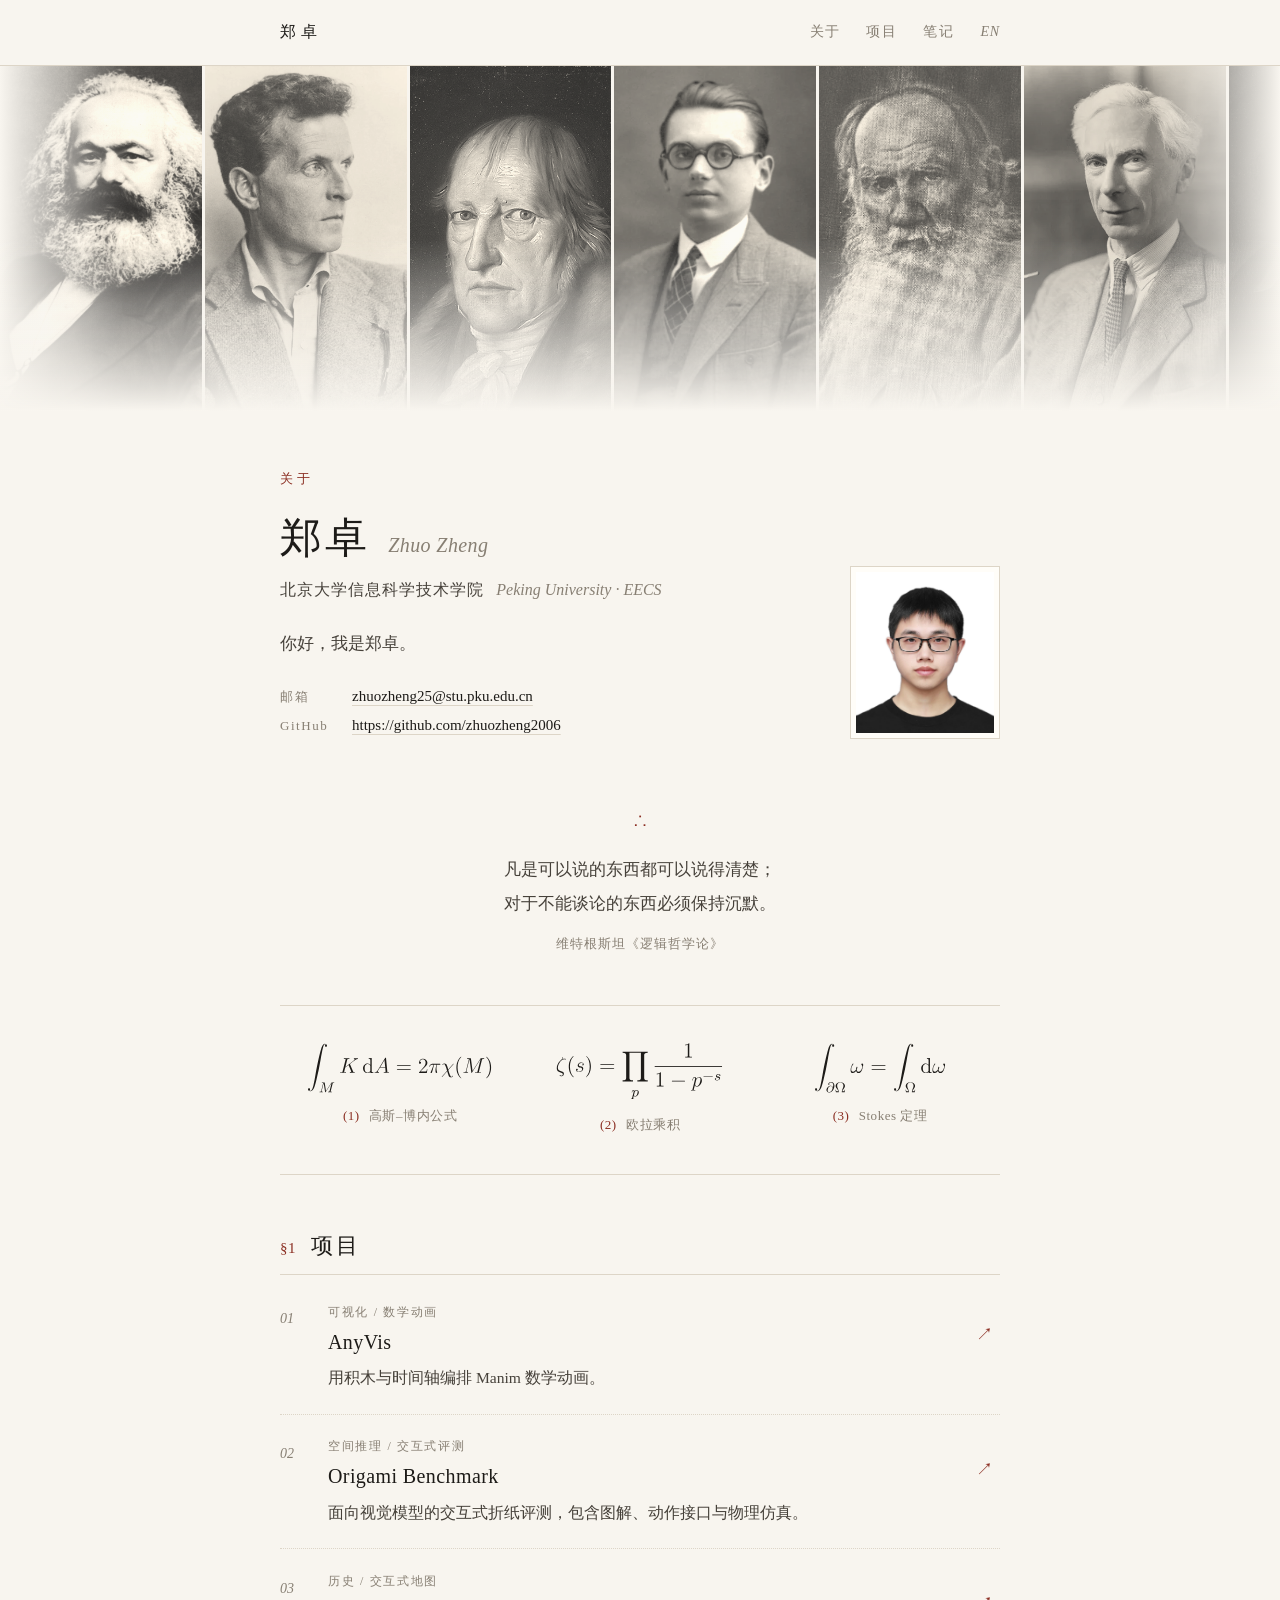
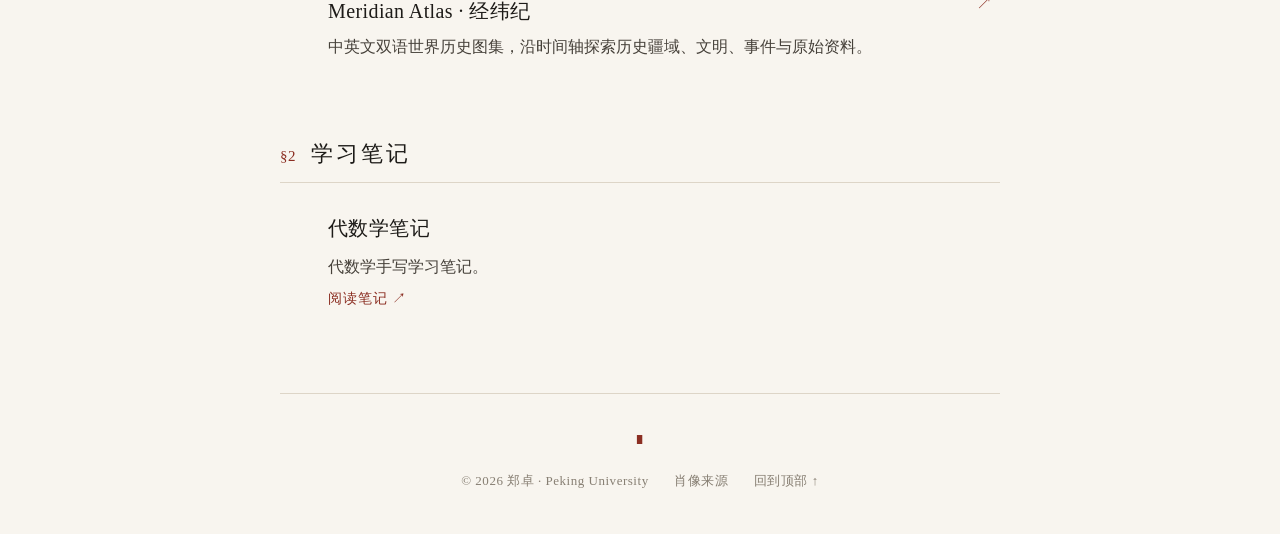
==== commit f05f4b14: "Update affiliation and add Meridian Atlas project" ====
--- a/index.html
+++ b/index.html
@@ -213,7 +213,7 @@
           <p class="profile-heading">关于</p>
           <div class="profile-identity">
             <h1 id="intro-heading" class="profile-name">郑卓<span lang="en">Zhuo Zheng</span></h1>
-            <p class="hero__affiliation">北京大学<span lang="en">Peking University</span></p>
+            <p class="hero__affiliation">北京大学信息科学技术学院<span lang="en">Peking University · EECS</span></p>
           </div>
           <p class="hero__intro">你好，我是郑卓。</p>
           <dl class="profile-details">
@@ -266,6 +266,15 @@
             </div>
             <a class="project__arrow" href="https://github.com/zhuozheng2006/origami-benchmark" aria-label="查看项目: Origami Benchmark">↗</a>
           </article>
+          <article class="project">
+            <div class="project__index" aria-hidden="true">03</div>
+            <div class="project__content">
+              <p class="project__meta">历史 / 交互式地图</p>
+              <h3><a href="https://github.com/zhuozheng2006/meridian-atlas">Meridian Atlas · 经纬纪</a></h3>
+              <p>中英文双语世界历史图集，沿时间轴探索历史疆域、文明、事件与原始资料。</p>
+            </div>
+            <a class="project__arrow" href="https://github.com/zhuozheng2006/meridian-atlas" aria-label="查看项目: Meridian Atlas">↗</a>
+          </article>
         </div>
       </section>
       <section class="section" id="notes" aria-labelledby="notes-heading">
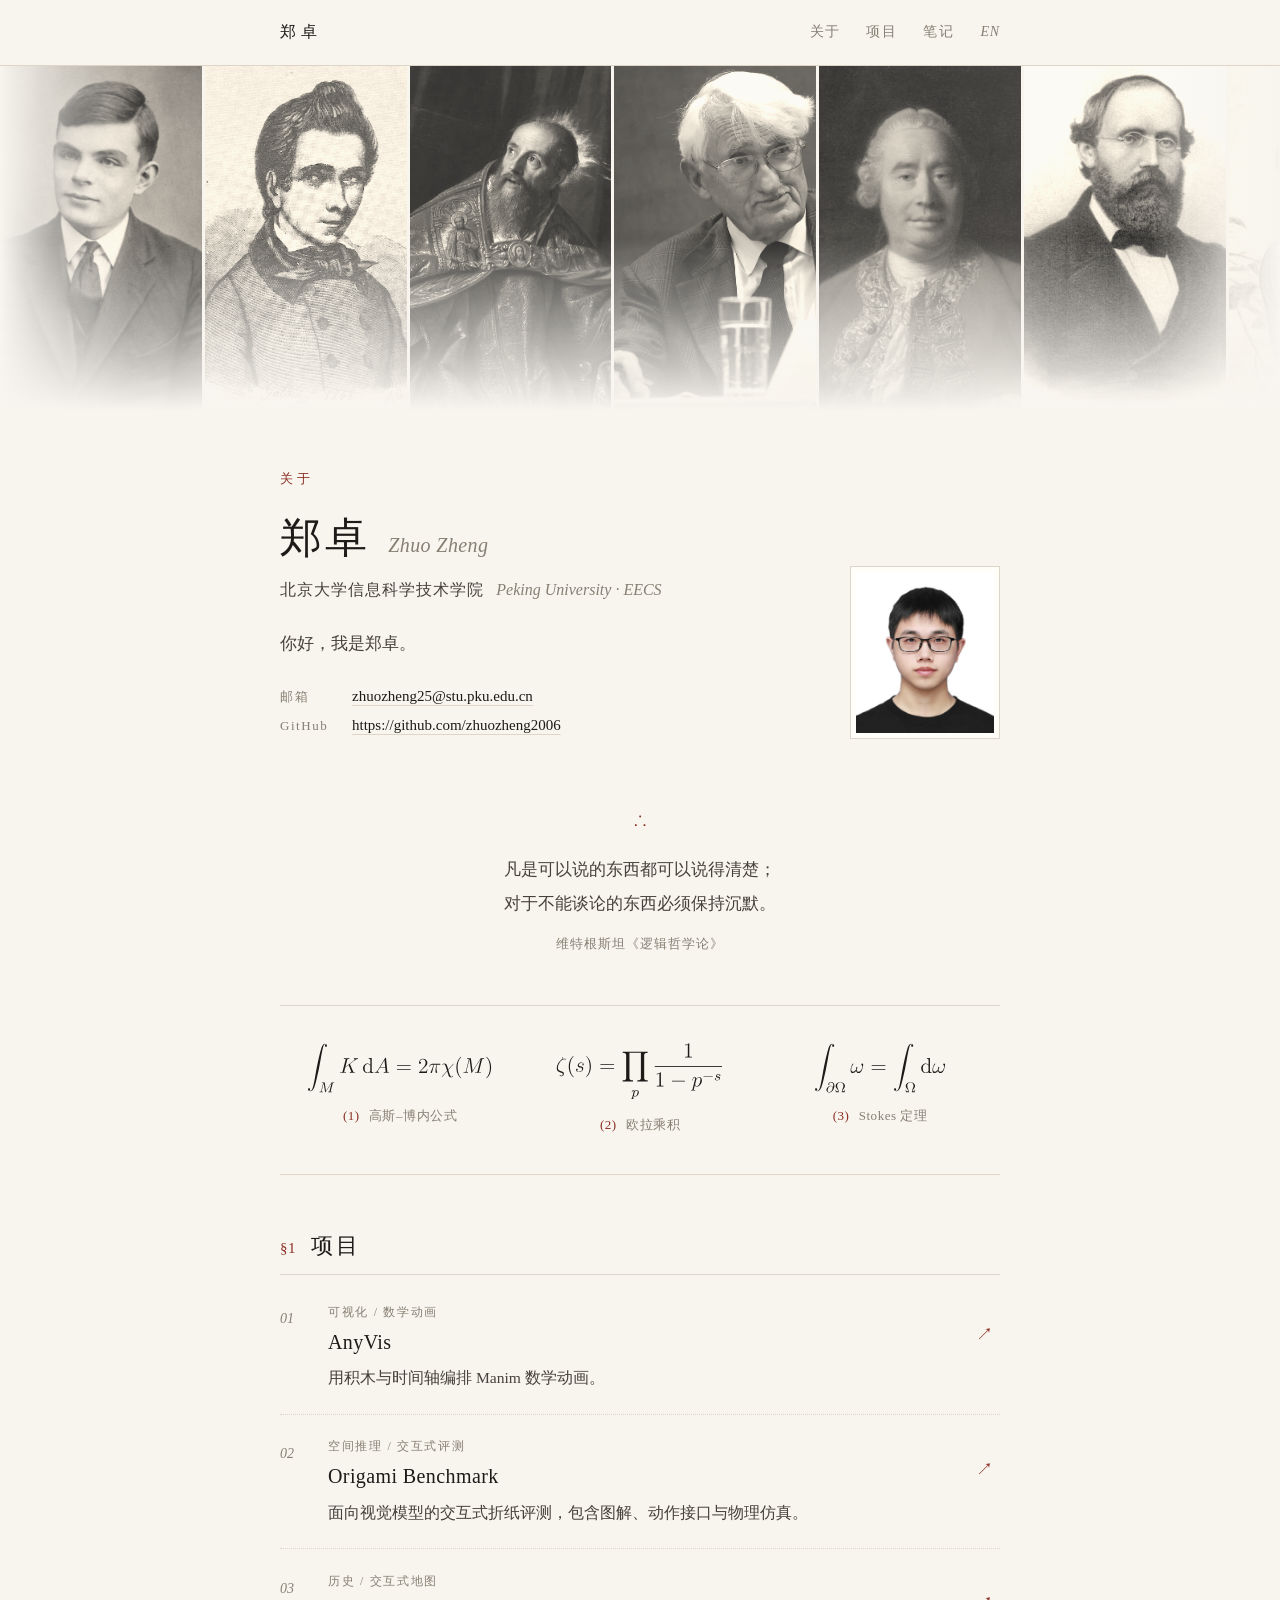
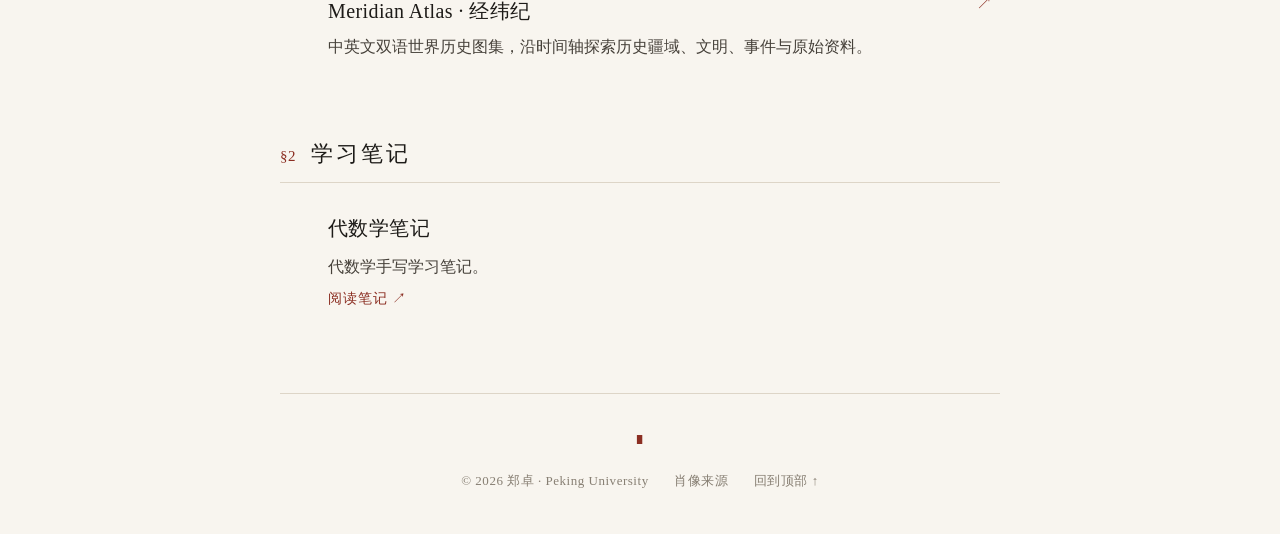
==== commit b711d994: "Publish Meridian Atlas under /meridian-atlas/ and link both homepages" ====
--- a/index.html
+++ b/index.html
@@ -270,10 +270,10 @@
             <div class="project__index" aria-hidden="true">03</div>
             <div class="project__content">
               <p class="project__meta">历史 / 交互式地图</p>
-              <h3><a href="https://github.com/zhuozheng2006/meridian-atlas">Meridian Atlas · 经纬纪</a></h3>
+              <h3><a href="/meridian-atlas/">Meridian Atlas · 经纬纪</a></h3>
               <p>中英文双语世界历史图集，沿时间轴探索历史疆域、文明、事件与原始资料。</p>
             </div>
-            <a class="project__arrow" href="https://github.com/zhuozheng2006/meridian-atlas" aria-label="查看项目: Meridian Atlas">↗</a>
+            <a class="project__arrow" href="/meridian-atlas/" aria-label="查看项目: Meridian Atlas">↗</a>
           </article>
         </div>
       </section>
